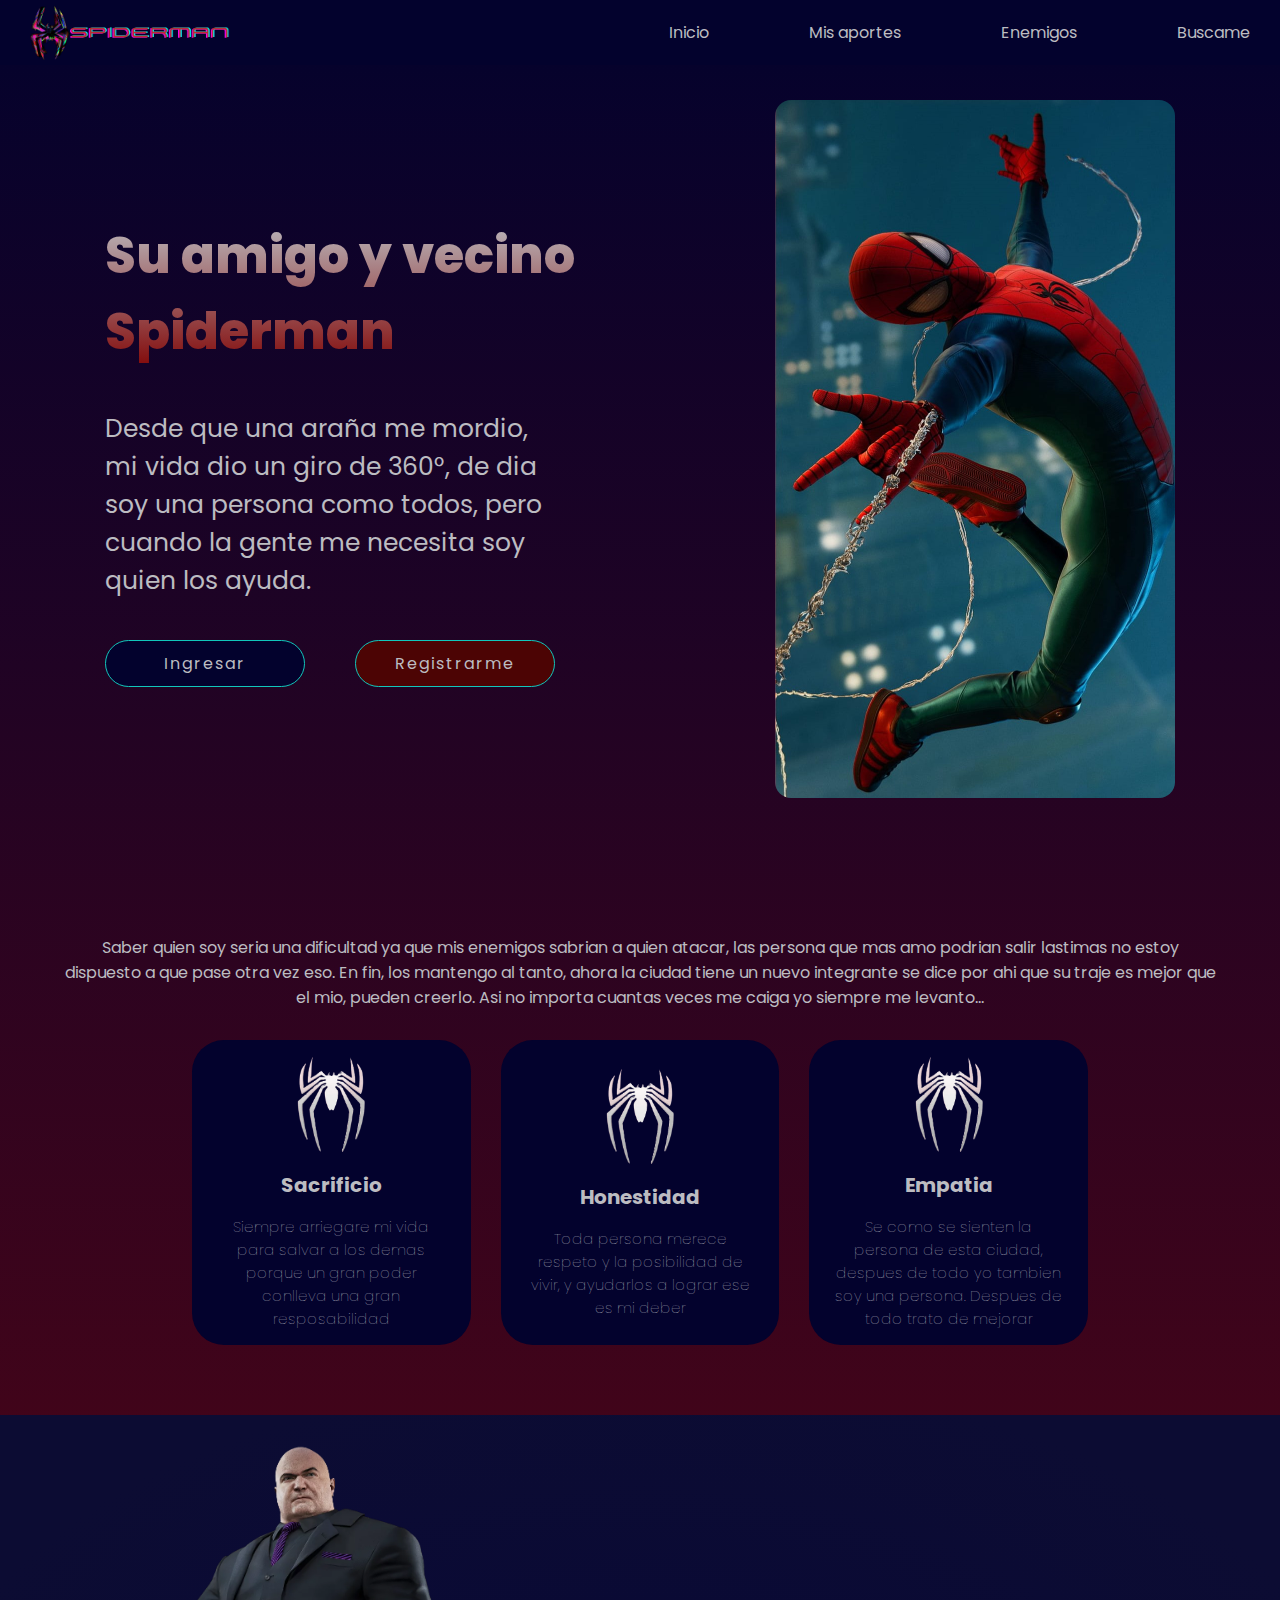
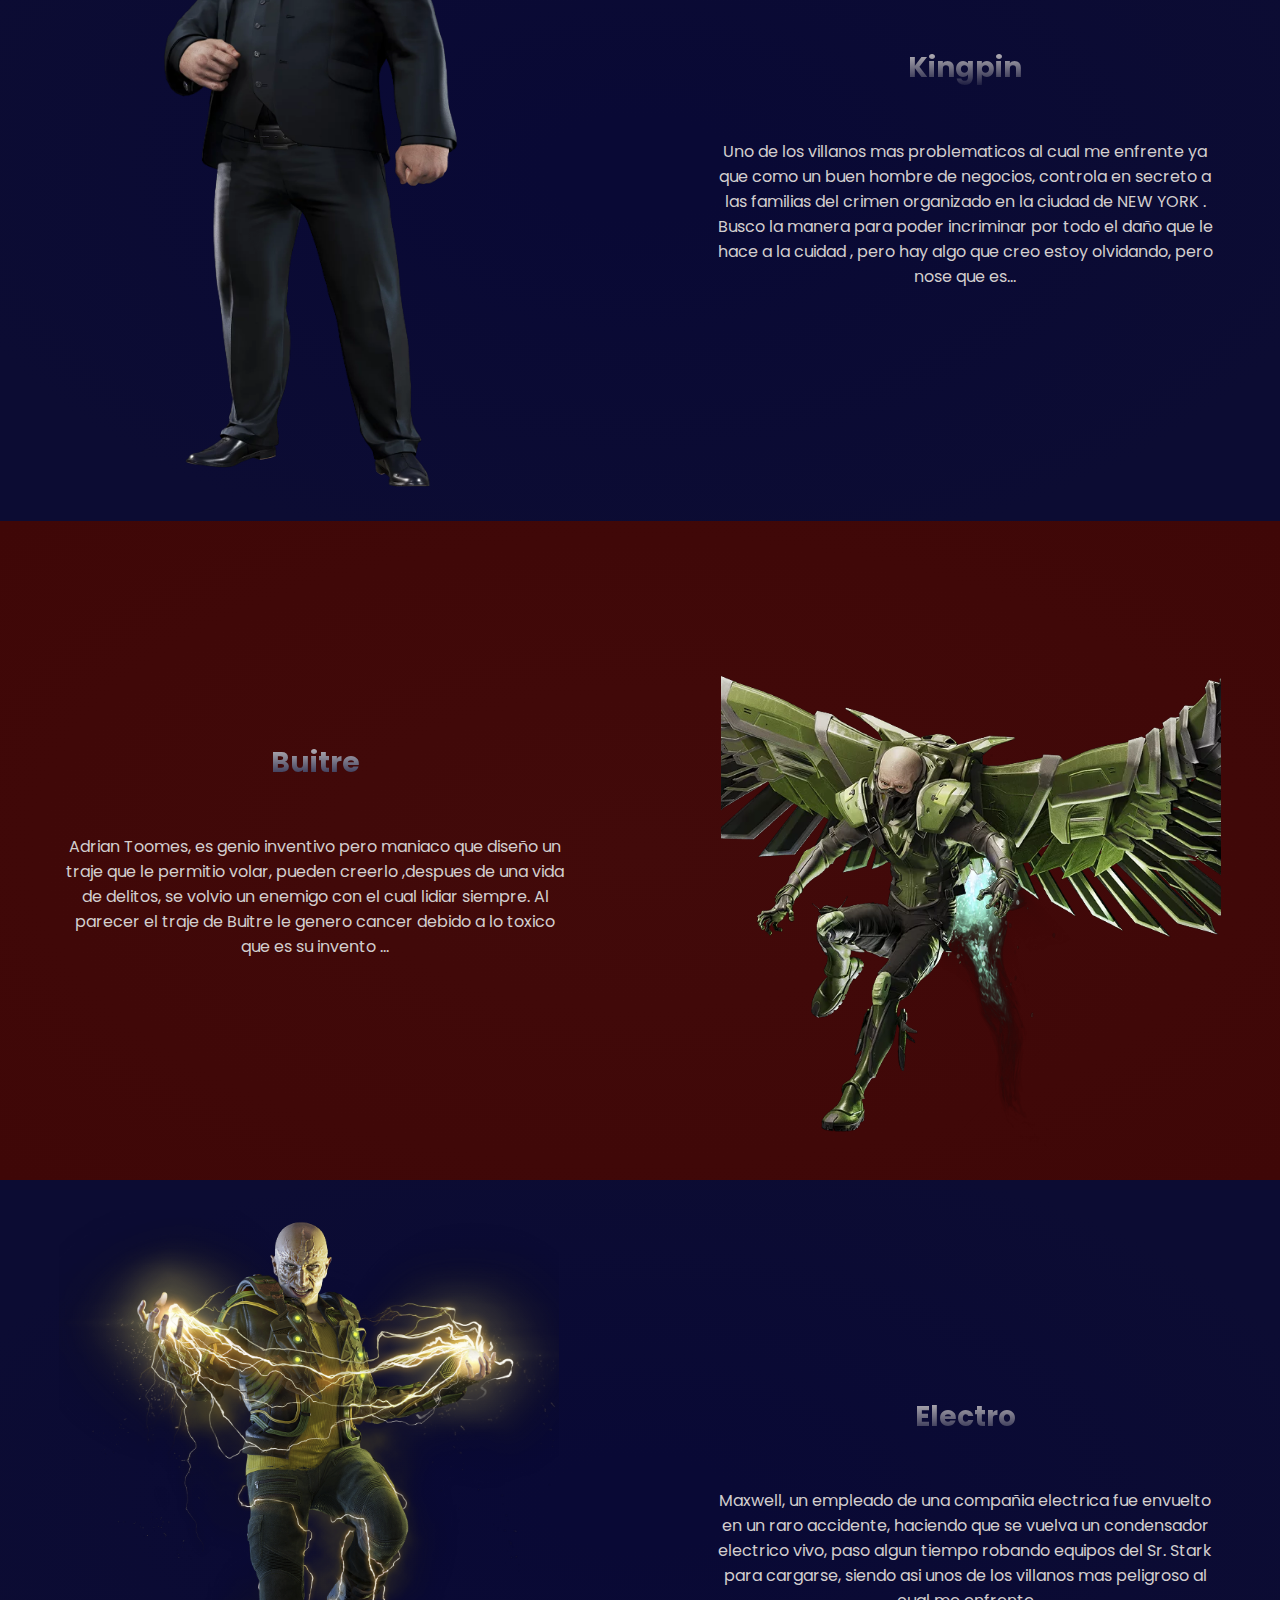
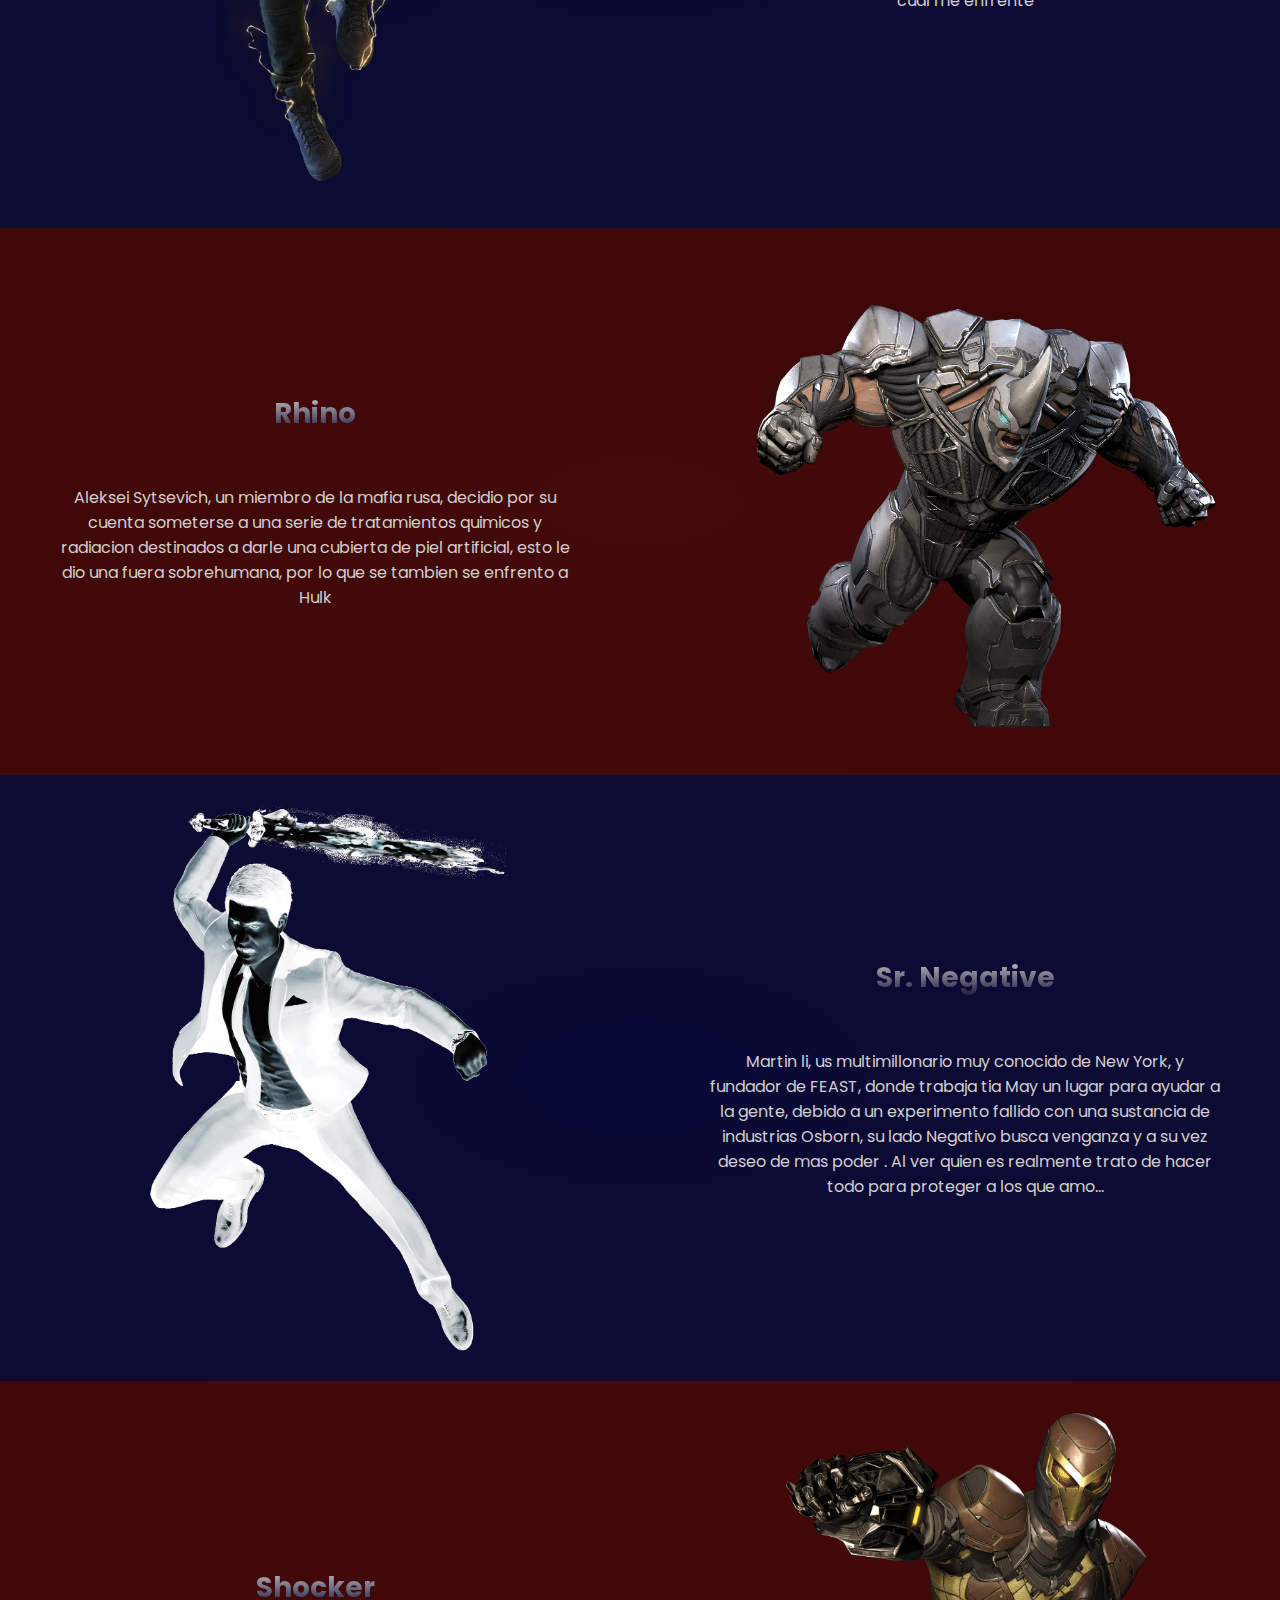
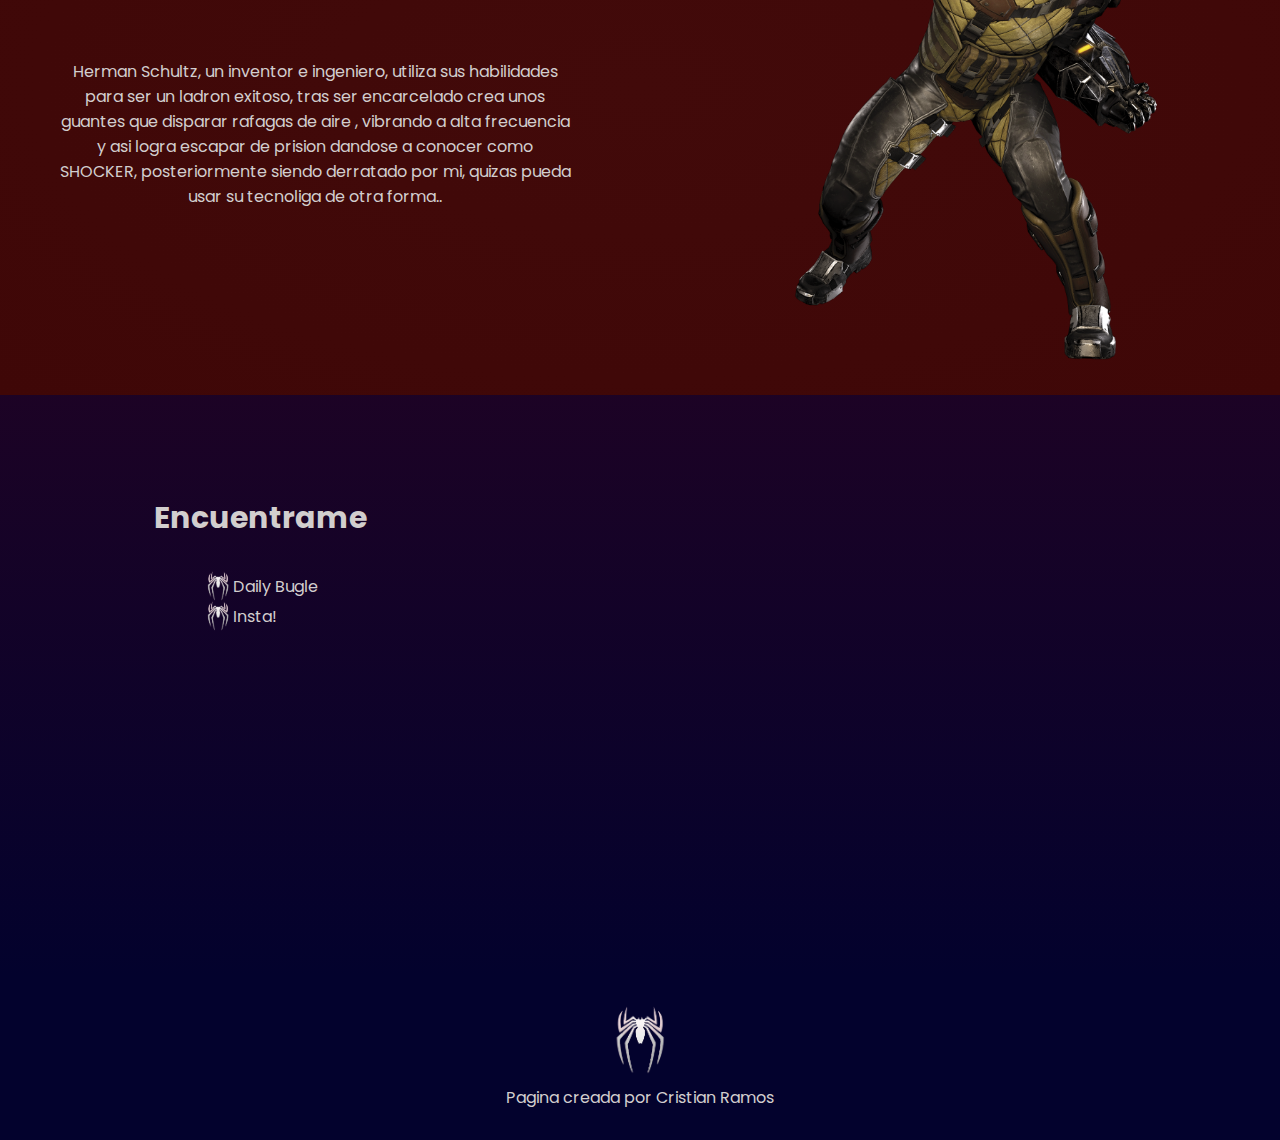
==== index.html @ 2744579f "parte01" ====
<!DOCTYPE html>
<html lang="en">
<head>
    <meta charset="UTF-8">
    <meta name="viewport" content="width=device-width, initial-scale=1.0">
    <title>Spider Man</title>
    <link rel="stylesheet" href="./assets/style.css">
    <link rel="stylesheet" href="./assets/mediaquares.css">
</head>
<body>
    <header class="header">

        <img src="./assets/img/spiderman.png" alt="logo" class="navbar__logo">

        <nav class="navbar">
            
            <input type="checkbox" class="toggle-menu" id="toggle-menu">
            <label for="toggle-menu" class="menu-label">
                <span>

                </span>
                <span>

                </span>
                <span>

                </span>
            </label>
            <ul class="navbar__list">
                <li><a href="#hero">Inicio</a></li>
                <li><a href="#about">Mis aportes</a></li>
                <li><a href="#enemies">Enemigos</a></li>
                <li><a href="#location">Buscame </a></li>
            </ul>
        </nav>

    </header>

    <main class="main">

        <section id="hero">
            <div class="hero__home">
                <h1>Su amigo y vecino Spiderman</h1>
                <p>Desde que una araña me mordio, mi vida dio un giro de 360°, de dia soy una persona como todos, pero cuando la gente me necesita 
                    soy quien los ayuda. 
                </p>

                <div class="home__buttom">
                    <a href="./login.html" class="btn btn--login">Ingresar</a>
                    <a href="./register.html" class="btn btn--register">Registrarme</a>
                </div>

            </div>
            <div class="hero__spidy">
                <img src="./assets/img/spider cart.jpg" alt="spydi">
            </div>
        </section>

        <section id="about">
            <div>
                <p>Saber quien soy seria una dificultad ya que mis enemigos sabrian a quien atacar, las persona que mas amo podrian salir lastimas no estoy dispuesto a que pase otra vez eso. En fin, los mantengo al tanto, ahora la ciudad tiene un nuevo integrante se dice por ahi que su traje es mejor que el mio, pueden creerlo. Asi no importa cuantas veces me caiga yo siempre me levanto...</p>
            </div>
        </section>

        <section id="benefit">
            <div class="content">
                <div class="content--spidy">
                    <img src="./assets/img/Spiderman  benifit.png" alt="benefit">
                    <h3>Sacrificio</h3>
                    <p>Siempre arriegare mi vida para salvar a los demas porque un gran poder conlleva una gran resposabilidad</p>
                </div>
                <div class="content--spidy">
                    <img src="./assets/img/Spiderman  benifit.png" alt="benefit">
                    <h3>Honestidad</h3>
                    <p>Toda persona merece respeto y la posibilidad de vivir, y ayudarlos a lograr ese es mi deber</p>
                </div>
                <div class="content--spidy">
                    <img src="./assets/img/Spiderman  benifit.png" alt="benefit">
                    <h3>Empatia</h3>
                    <p>Se como se sienten la persona de esta ciudad, despues de todo yo tambien soy una persona. Despues de todo trato de mejorar</p>
                </div>
            </div>
        </section>
        
        <section id="enemies">
            <div class="villans">
                <div class="villans__cart kingpin">
                    <div class="villans__cart--info">
                        <h3>Kingpin</h3>
                        <p>Uno de los villanos mas problematicos al cual me enfrente
                            ya que como un buen hombre de negocios, controla en secreto
                            a las familias del crimen organizado en la ciudad de NEW YORK
                            . Busco la manera para poder incriminar por todo el daño que
                            le hace a la cuidad , pero hay algo que creo estoy olvidando, pero 
                            nose que es...
                        </p>
                    </div>
                    <img src="./assets/img/kingpin 2.png" alt="king">
                    
                </div>
                <div class="villans__cart buitre ">
                    <div class="villans__cart--info ">
                        <h3>Buitre</h3>
                        <p>Adrian Toomes, es genio inventivo pero maniaco que diseño un traje
                            que le permitio volar, pueden creerlo ,despues de una vida de delitos, se volvio 
                            un enemigo con el cual lidiar siempre. Al parecer el traje de Buitre le
                            genero cancer debido a lo toxico que es su invento ...
                        </p>
                    </div>
                    <img src="./assets/img/buitre 3.png" alt="vulture">
                    
                </div> 
                <div class="villans__cart electro">
                    <div class="villans__cart--info ">
                        <h3>Electro</h3>
                        <p>Maxwell, un empleado de una compañia electrica
                            fue envuelto en un raro accidente, haciendo que se vuelva
                            un condensador electrico vivo, paso algun tiempo robando equipos del 
                            Sr. Stark para cargarse, siendo asi unos de los villanos mas peligroso al cual me enfrente
                        </p>
                    </div>
                    <img src="./assets/img/electro 2.png" alt="elec">
                    
                </div>
                <div class="villans__cart rhino">
                    <div class="villans__cart--info">
                        <h3>Rhino</h3>
                        <p>Aleksei Sytsevich, un miembro de la mafia rusa, decidio por su cuenta
                            someterse a una serie de tratamientos quimicos y radiacion destinados 
                            a darle una cubierta de piel artificial, esto le dio una fuera sobrehumana, por lo
                            que se tambien se enfrento a Hulk 
                        </p>
                    </div>
                    <img src="./assets/img/rhino 2.png" alt="rino">
                    
                </div>
                <div class="villans__cart negative">
                    <div class="villans__cart--info">
                        <h3>Sr. Negative</h3>
                        <p>Martin li, us multimillonario muy conocido de New York, y fundador de FEAST, donde trabaja 
                            tia May un lugar para ayudar a la gente, debido a un experimento fallido con una sustancia de 
                            industrias Osborn, su lado Negativo busca venganza y a su vez deseo de mas poder
                            . Al ver quien es realmente trato de hacer todo para proteger a los que amo...
                        </p>
                    </div>
                    <img src="./assets/img/negative 2.png" alt="negat">
                    
                </div>
                <div class="villans__cart shocker">
                    <div class="villans__cart--info">
                        <h3>Shocker</h3>
                        <p>Herman Schultz, un inventor e ingeniero,  utiliza sus habilidades para ser un ladron
                            exitoso, tras ser encarcelado crea unos guantes que disparar rafagas de aire 
                            , vibrando a alta frecuencia y asi logra escapar de prision dandose a conocer
                            como SHOCKER, posteriormente siendo derratado por mi, quizas pueda usar su tecnoliga de 
                            otra forma..
                        </p>
                    </div>
                    <img src="./assets/img/shoquer 2.png" alt="choquer">
                    
                </div>
            </div>
        </section>

        <section id="location">

            <div class="follow">
                <h3>Encuentrame</h3>
                <div class="followme">
                    
                    <div class="followme--location">
                        <img src="./assets/img/Spiderman  benifit.png" alt="spidi">
                        <a href="#">Daily Bugle</a>
                    </div>
                    <div class="followme--location">
                        <img src="./assets/img/Spiderman  benifit.png" alt="spidi">
                        <a href="#">Insta!</a>
                    </div>

                </div>    
            </div>
            <iframe src="https://www.google.com/maps/embed?pb=!1m18!1m12!1m3!1d193595.2527999406!2d-74.14448771969894!3d40.697631233373556!2m3!1f0!2f0!3f0!3m2!1i1024!2i768!4f13.1!3m3!1m2!1s0x89c24fa5d33f083b%3A0xc80b8f06e177fe62!2sNueva%20York%2C%20EE.%20UU.!5e0!3m2!1ses-419!2sar!4v1690856951949!5m2!1ses-419!2sar" width="600" height="450" style="border:0;" allowfullscreen="" loading="lazy" referrerpolicy="no-referrer-when-downgrade"></iframe>
        </section>
    </main>

    <footer class="footer">
        <div class="footer__spidy">
            <img src="./assets/img/Spiderman  benifit.png" alt="">
            <p>Pagina creada por Cristian Ramos</p>
        </div>
    </footer>
</body>
</html>
---- assets/style.css ----
@import url("https://fonts.googleapis.com/css2?family=Montserrat:wght@300;400;600;700;800;900&family=Poppins:wght@300;400;500;600;700;800&display=swap");


*{
    margin: 0;
    padding: 0;
    box-sizing: border-box;
    text-decoration: none;
    list-style-type: none;
    font-family: "Poppins", sans-serif;
}

.header{
    display: flex;
    justify-content: space-between;
    align-items: center;
    padding: 5px 30px 5px 30px;
    width: 100%;
    background: #03022d;
    height: 65px;
    position: fixed;
    z-index: 2;
}

.navbar__logo{
    width: 200px;
}

.navbar,
.navbar__list{
    display: flex;
    justify-content: center;
    align-items: center;
    gap: 100px;
}

.navbar__list a{
    color: #bcbcc1;
}

#toggle-menu,
.menu-label{
    display: none;
}

.main{ 
    display: flex;
    flex-direction: column;
    justify-content: center;
    align-items: center;
    background: linear-gradient(#03022d,#810606,#03022d);
}

#hero{
    display: flex;
    justify-content: center;
    align-items: center;
    gap: 30px;
    padding: 100px 0;
}

.hero__home{
    display: flex;
    flex-direction: column;
    width: 50%;
    gap: 40px; 
}

.hero__home h1{
    font-size: 50px;
    font-weight: 800;
    background: linear-gradient(#bcbcc1,#810606);
    color: transparent;
    background-clip: text;
    -webkit-background-clip: text;
}

.hero__home p{
    width: 70%;
    font-size: 25px;
    color: #bcbcc1;
}

.home__buttom{
    display: flex;
    flex-direction: row;
    gap: 50px;
}

.btn{
    padding: 10px;
    text-align: center;
    color: #bcbcc1;
    width: 200px;
    letter-spacing: 2px;
}

.btn--login{
    background: #03022d;
    border-radius: 2rem;
    border: 1px solid #11c7bb;
}

.btn--register{
    background: #4c0404;
    border-radius: 2rem;
    border: 1px solid #11c7bb;
    
}

.hero__spidy img{
    width: 400px;
    border-radius: 1rem;
}

#about{
    display: flex;
    align-items: center;
    justify-content: center;
    width: 90%;
    padding: 30px 0;
    max-width: 1200px;
    text-align: center;
    color: #bcbcc1;
}

#benefit{
    color: #bcbcc1;
    display: flex;
    justify-content: center;
    align-items: center;
}

.content{
    display: flex;
    flex-direction: row;
    justify-content: center;
    gap: 30px;
    max-width: 70%;
}

.content--spidy{
    display: flex;
    flex-direction: column;
    justify-content: center;
    align-items: center;
    text-align: center;
    gap: 15px;
    background: #03022d;
    padding: 15px 25px 15px 25px;
    border-radius: 2rem;
    width: 60%;
    
}

.content--spidy img{
    width: 100px;
}

.content--spidy h3{
    font-size: 20px;
    font-weight: 700;
}

.content--spidy p{
    font-size: 15px;
    font-weight: 60;
}

.villans {
    display: flex;
    flex-direction: column;
    padding: 70px 0;
}

.villans__cart img{
    width: 500px;
}

.villans__cart{
    display: flex;
    flex-direction: row;
    justify-content: center;
    align-items: center;
    gap: 150px;
}

.villans__cart--info{
    display: flex;
    flex-direction: column;
    justify-content: center;
    align-items:center;
    gap: 50px;
    max-width: 40%;
}

.villans__cart--info h3{
    background: linear-gradient(#d2cece,#0c0c33);
    color: transparent;
    background-clip: text;
    -webkit-background-clip: text;
    font-size: 28px;
}

.villans__cart--info p{
    color: #d2cece;
    text-align: center;
}

/* VILLANS */

.kingpin{
    background: radial-gradient(#090935 10%,#0c0c33 80%);
    padding: 30px 0px;
}

.buitre{
    background:radial-gradient(#420a0a,#3f0707);
    padding: 30px 0px;
}

.electro{
    background: radial-gradient(#090935 10%,#0c0c33 80%);
    padding: 30px 0px;
}

.rhino{
    background:radial-gradient(#420a0a,#3f0707);
    padding: 30px 0px;
}

.negative{
    background: radial-gradient(#090935 10%,#0c0c33 80%);
    padding: 30px 0px;
}

.shocker{
    background:radial-gradient(#420a0a,#3f0707);
    padding: 30px 0px;
}

.kingpin>.villans__cart--info,
.electro>.villans__cart--info,
.negative>.villans__cart--info{
    order: 2;
}

#location{
    display: flex;
    justify-content: space-around;
    padding: 30px 0;
    width: 100%;
    
}

iframe{
    width: 450px;
    border-radius:  2rem;
}

.follow{
    display: flex;
    flex-direction: column;
    justify-content: flex-start;
    align-items: center;
    gap: 30px;
}

.follow h3{
    font-size: 30px;
    color: #d2cece;
}

.followme a{
    color: #d2cece;
}

.followme--location{
    display: flex;
    justify-content: flex-start;
    align-items: center;
}

.followme--location img{
    width: 30px;
}

.footer{
    background-color: #03022d;
}

.footer__spidy img{
    width: 70px;
}

.footer__spidy p{
    color: #d2cece;
}

.footer__spidy{
    display: flex;
    flex-direction: column;
    justify-content: center;
    align-items: center;
    padding: 30px 0;
    gap: 10px;
}
---- assets/mediaquares.css ----
@media (max-width: 992px) {

    .navbar{
        gap: 10px;

    }

    .navbar__list{
        position: absolute;
        top: 65px;
        left: 5%;
        right: 5%;
        width: 90%;
        flex-direction: column;
        background: #03022d;
        border: 2px solid var(--primary);
        border-top: none;
        border-radius: 0px 0px 15px 15px;
        align-items: flex-start;
        gap: 25px;
        padding:  45px 30px;
        z-index: 2;
        transform: translateX(200%);
        transition: all 0.4s ease;
    }

    .menu-label{
        display: flex;
        flex-direction: column;
        gap: 5px;
        cursor:pointer;
        order: 2;
    }
    
    .menu-label span {
        
        width: 25px;
        height: 1.5px;
        background: #ceb3b3;
    }

    #toggle-menu:checked ~ .navbar__list{
        transform: translateX(0);
    }

    .hero__spidy img{
        width: 300px;
    }

    .villans__cart img{
        width: 300px;
    }

    iframe{
        width: 40%;
    }
}    

@media (max-width:792px) {
    
    #hero{
        width: 100%;
        display: flex;
        flex-direction: column;
        justify-content: center; 
        gap: 50px;
    }

    .hero__home{
        display: flex;
        flex-direction: column;
        justify-content: center;
        align-items: center;
        text-align: center;
        width: 100%;
        
    }

    .content{
        display: flex;
        flex-wrap: wrap;
    }
    
    .content--spidy{
        width: 40%;
    }

    .content--spidy p{
        font-size: 15px;
    }

    .content--spidy img{
        width: 40%;
    }

    .hero__home h1{
    font-size: 40px;
    }

    .hero__home p{
    font-size: 20px;
    }

    .villans__cart{
        gap: 30px;
    }

}
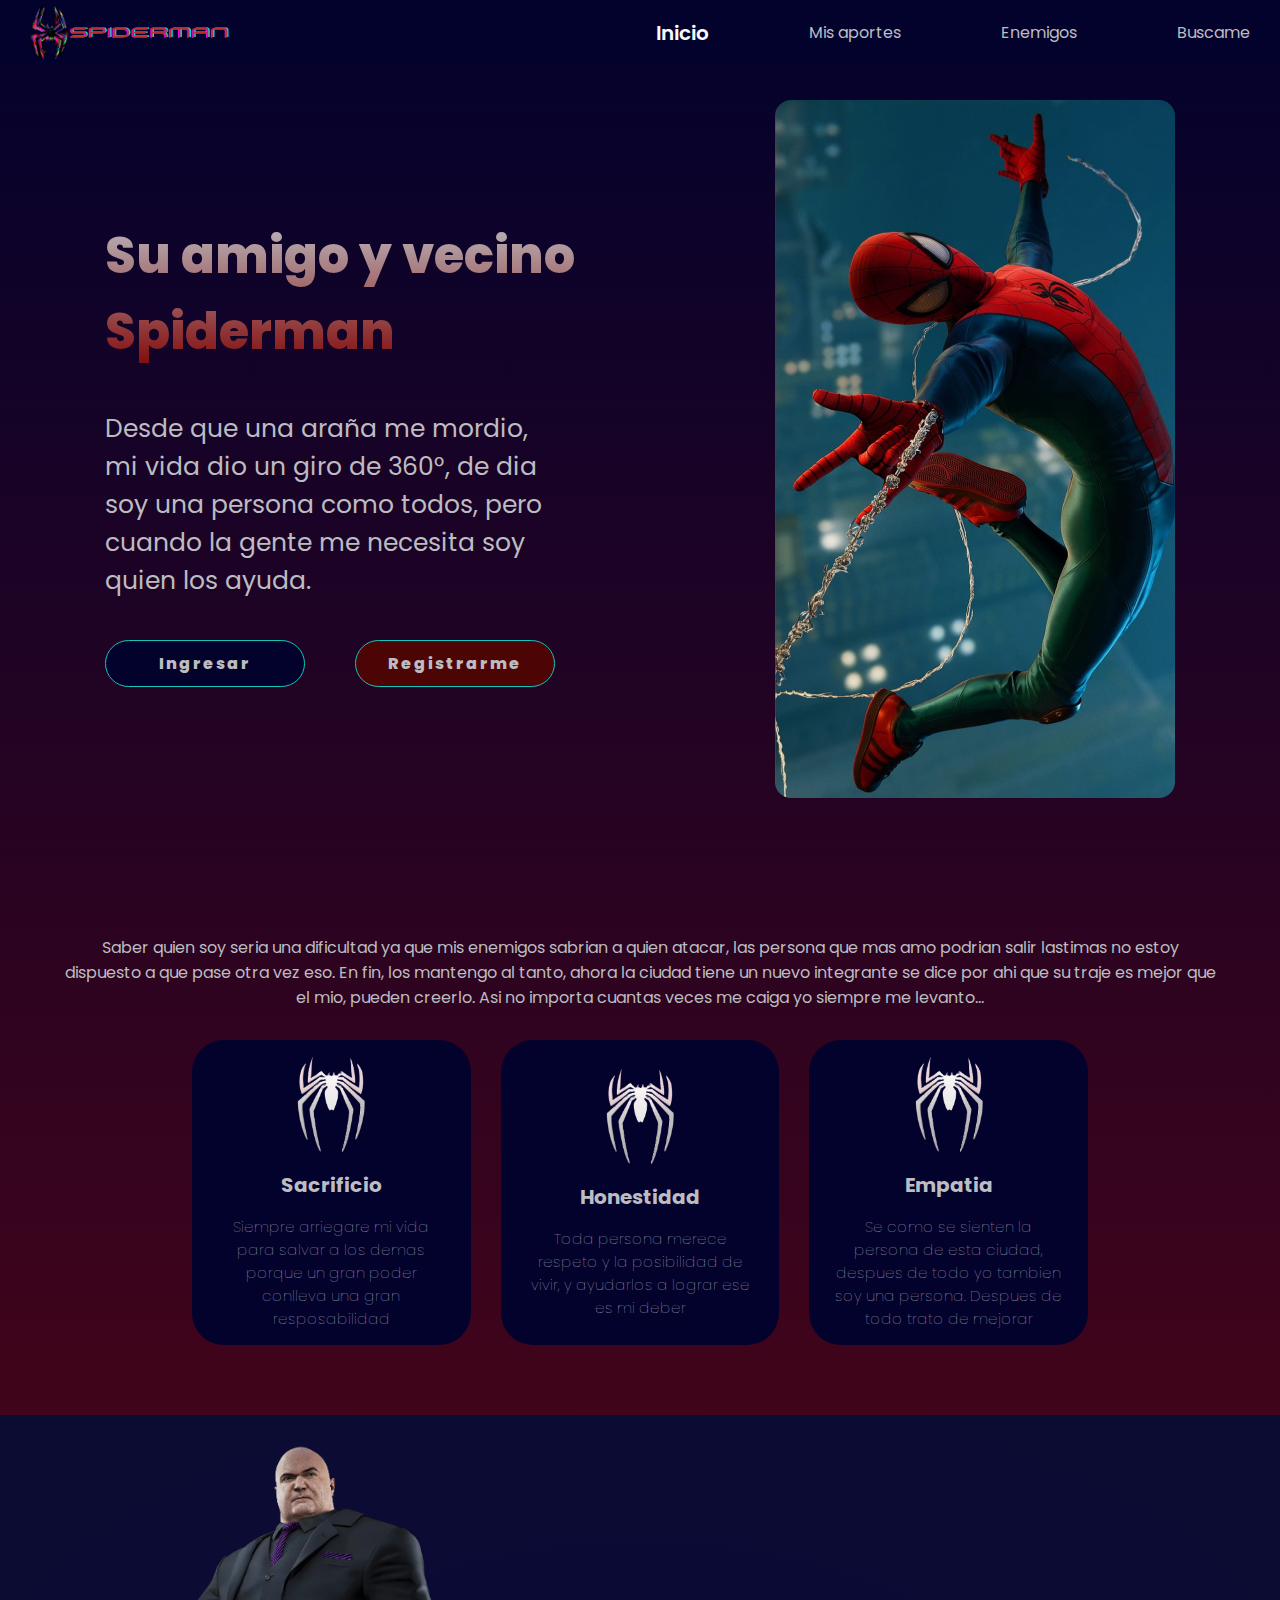
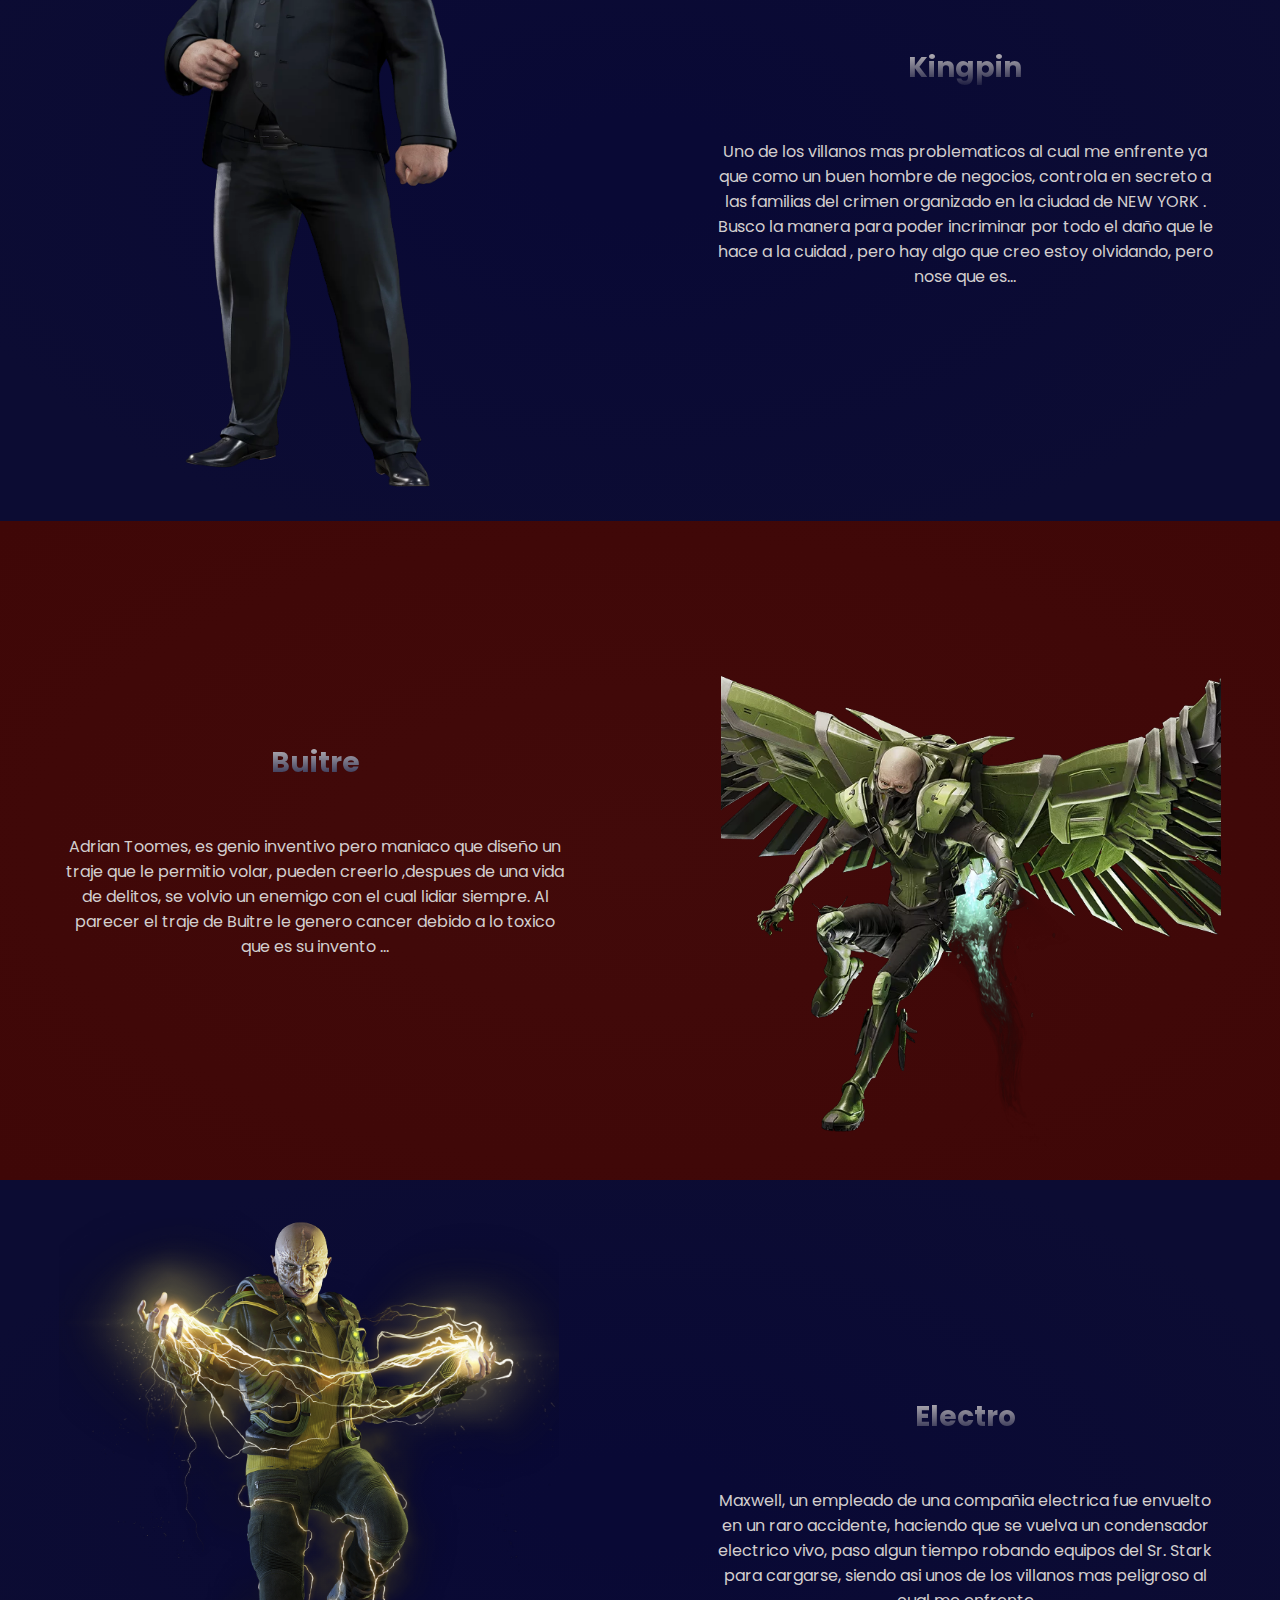
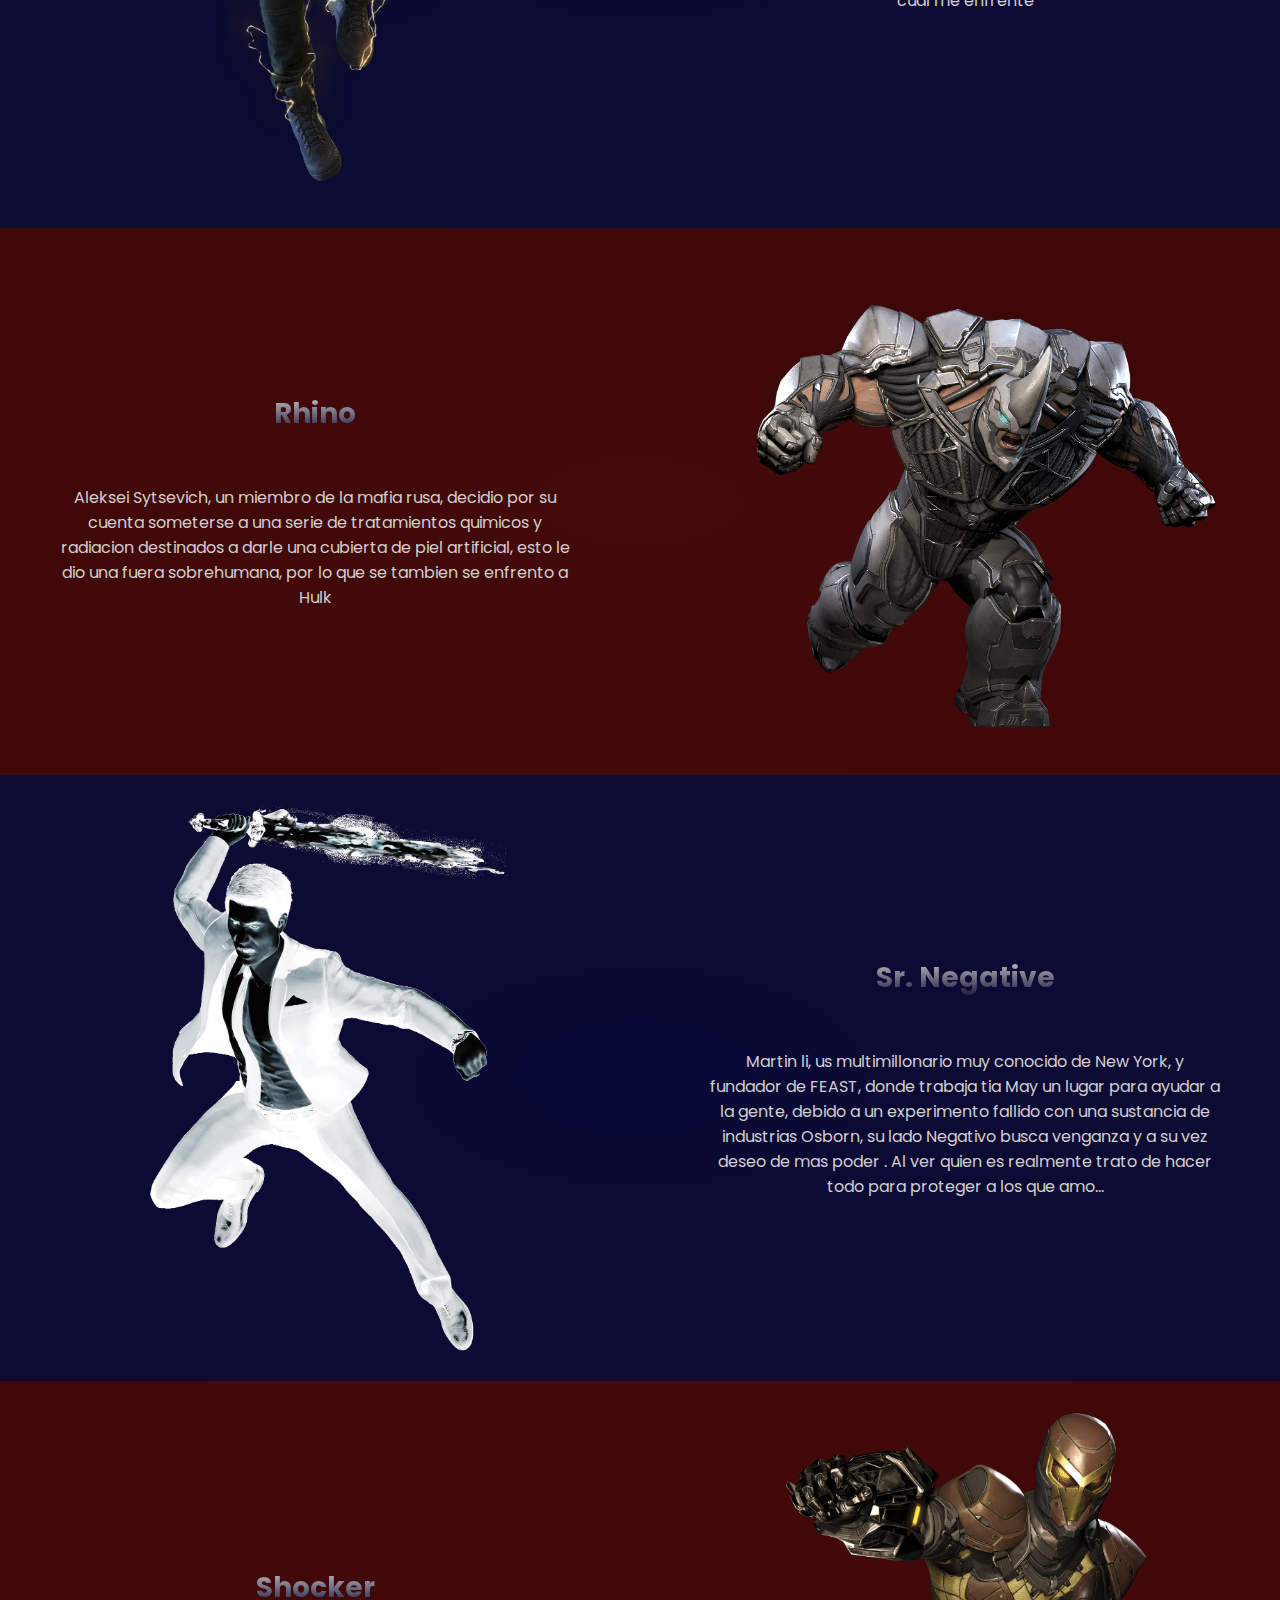
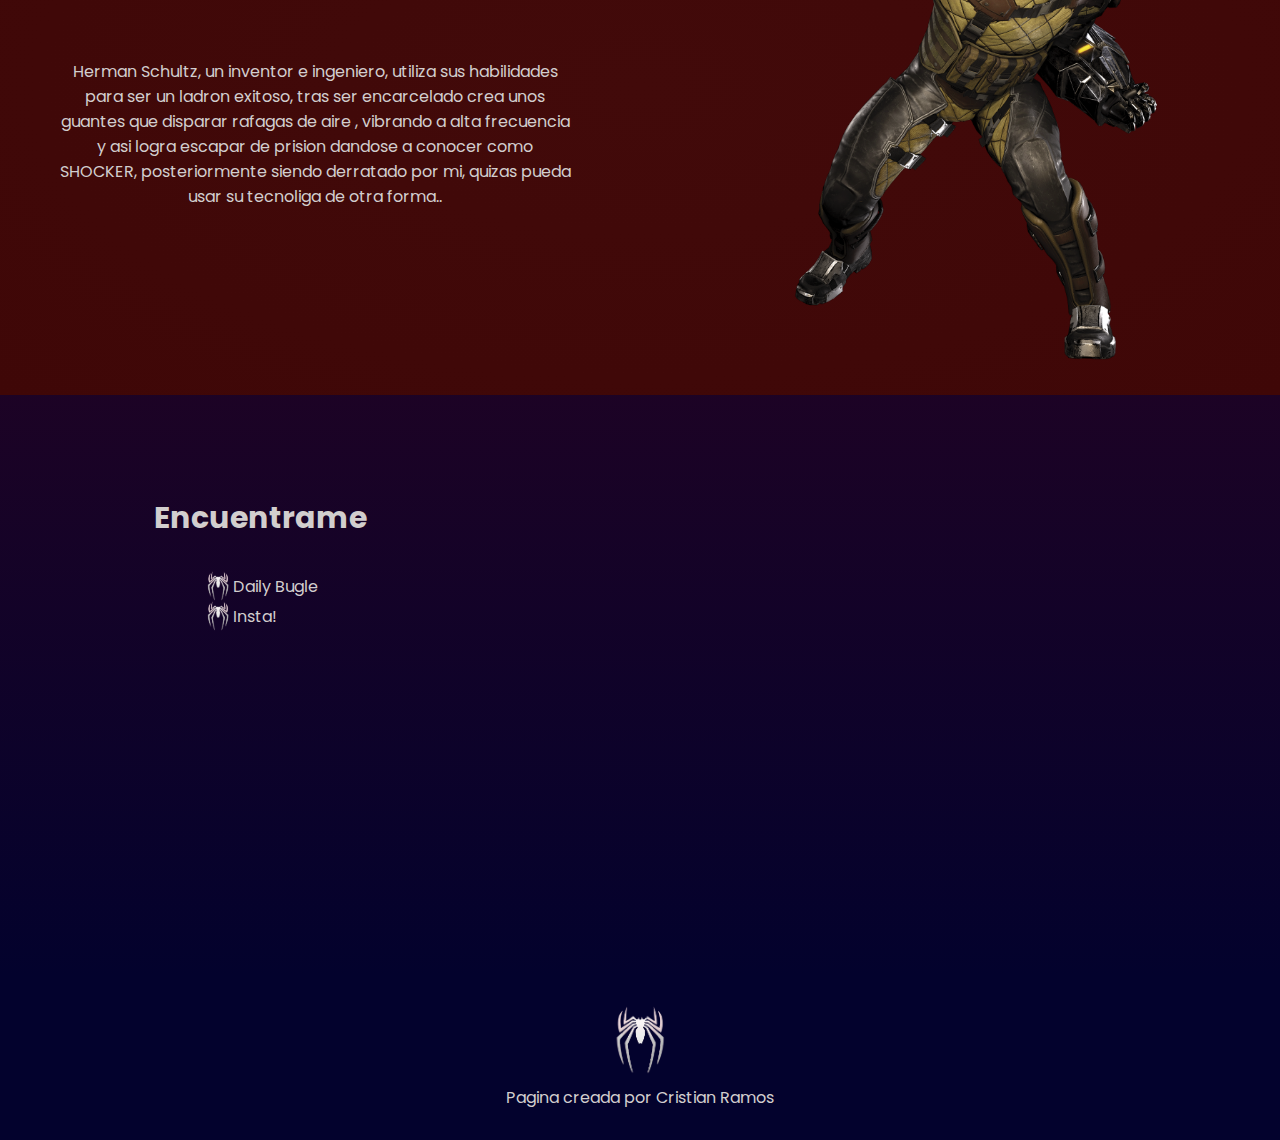
==== commit 1399069c: "parte 3" ====
--- a/index.html
+++ b/index.html
@@ -6,6 +6,7 @@
     <title>Spider Man</title>
     <link rel="stylesheet" href="./assets/style.css">
     <link rel="stylesheet" href="./assets/mediaquares.css">
+    <link rel="stylesheet" href="./assets/animaciones.css">
 </head>
 <body>
     <header class="header">
--- a/assets/style.css
+++ b/assets/style.css
@@ -34,6 +34,12 @@
     gap: 100px;
 }
 
+.navbar__list li:first-child>a{
+    font-size: 20px;
+    color: #fbfbff;
+    font-weight: 600;
+}
+
 .navbar__list a{
     color: #bcbcc1;
 }
@@ -72,7 +78,7 @@
     background: linear-gradient(#bcbcc1,#810606);
     color: transparent;
     background-clip: text;
-    -webkit-background-clip: text;
+    -webkit-background-clip: text; 
 }
 
 .hero__home p{
@@ -93,6 +99,9 @@
     color: #bcbcc1;
     width: 200px;
     letter-spacing: 2px;
+    font-weight: 800;
+    transition: all 0.7s ease-out;
+
 }
 
 .btn--login{
@@ -150,7 +159,8 @@
     padding: 15px 25px 15px 25px;
     border-radius: 2rem;
     width: 60%;
-    
+    transition: all 0.7s ease-out;
+
 }
 
 .content--spidy img{
@@ -179,10 +189,10 @@
 
 .villans__cart{
     display: flex;
-    flex-direction: row;
     justify-content: center;
     align-items: center;
     gap: 150px;
+    transition: all 0.7s ease-out;
 }
 
 .villans__cart--info{
@@ -217,26 +227,31 @@
 .buitre{
     background:radial-gradient(#420a0a,#3f0707);
     padding: 30px 0px;
+    width: 100%;
 }
 
 .electro{
     background: radial-gradient(#090935 10%,#0c0c33 80%);
     padding: 30px 0px;
+    width: 100%;
 }
 
 .rhino{
     background:radial-gradient(#420a0a,#3f0707);
     padding: 30px 0px;
+    width: 100%;
 }
 
 .negative{
     background: radial-gradient(#090935 10%,#0c0c33 80%);
     padding: 30px 0px;
+    width: 100%;
 }
 
 .shocker{
     background:radial-gradient(#420a0a,#3f0707);
     padding: 30px 0px;
+    width: 100%;
 }
 
 .kingpin>.villans__cart--info,
--- a/assets/mediaquares.css
+++ b/assets/mediaquares.css
@@ -42,8 +42,8 @@
     #toggle-menu:checked ~ .navbar__list{
         transform: translateX(0);
     }
-
-    .hero__spidy img{
+    
+    .hero__spidy :img{
         width: 300px;
     }
 
@@ -107,3 +107,141 @@
 
 }
 
+@media (max-width:596px) {
+
+    .hero__home h1{
+        font-size: 35px;
+        text-align: center;
+    }
+
+    .hero__spidy{
+        display: none;
+    }
+
+    .content{
+        display: flex;
+        flex-direction: column;
+        width: 100%;
+    }
+
+    .content--spidy{
+        width: 100%;
+        height: 200px;
+    }
+
+    .content--spidy img{
+        width: 50px;
+    }
+
+    .villans__cart{
+        display: flex;
+        flex-direction: column;
+        width: 100%;
+        
+    }
+
+    .villans__cart img{
+        width: 200px;
+    }
+
+    .villans__cart--info {
+        display: flex;
+        flex-direction: column;
+        max-width: 590px;
+        width: 100%;
+    }
+    .villans__cart--info p{
+        font-size: 15px;
+        width: 70%;
+    }
+
+    .buitre>.villans__cart--info,
+    .rhino>.villans__cart--info,
+    .shocker>.villans__cart--info{
+    order: 2;
+    }
+
+}
+
+@media (max-width:480px) {
+
+    .content--spidy{
+        display: flex;
+        flex-direction: column;
+        gap: 3px;
+    }
+
+    .content--spidy img{
+        width: 40px;
+    }
+
+    .content--spidy h3{
+        font-size: 16px;
+    }
+
+    .content--spidy p{
+        font-size: 13px;
+    }
+
+    .btn{
+        max-width: 140px;
+    }
+    
+    #about{
+        font-size: 15px;
+    }
+
+    iframe{
+        height: 200px;
+    }
+}
+
+@media (max-width: 370px) {
+    #location{
+        padding:0 15px 40px 0;
+    }
+
+    .hero__home p{
+        font-size: 20px;
+    }
+
+    .home__buttom{
+        display: flex;
+        flex-direction: column;
+        gap: 10px;
+    }
+
+    .content{
+        display: flex;
+        flex-direction: column;
+    }
+
+    .content--spidy{
+        display: flex;
+        flex-direction: column;
+        gap: 5px;
+    }
+    .content--spidy p{
+        font-size: 13px;
+    }
+
+    .content--spidy h3{
+        font-size: 16px;
+    }
+
+    .content--spidy img{
+        width: 35px;
+    }
+
+    .follow h3 {
+        font-size: 23px;
+    }
+
+    iframe{
+        height: 100px;
+    }
+
+    .footer__spidy img{
+        width: 50px;
+    }
+}--- a/assets/animaciones.css
+++ b/assets/animaciones.css
@@ -0,0 +1,97 @@
+html{
+    scroll-behavior: smooth;
+    scroll-padding-top: 65px;
+}
+
+.navbar__list li{
+    position: relative;
+    padding: 0;
+}
+
+.navbar__list li a::after{
+    content: "";
+    height: 2px;
+    width: 100%;
+    background: #ececee;
+    position: absolute;
+    bottom: 0;
+    left: 0;
+    transform: scaleX(0);
+    transform-origin: bottom right;
+    transition: transform 0.15s ease;
+}
+
+.navbar__list li a:hover::after {
+    transform-origin: bottom left;
+    transform: scaleX(1);
+}
+
+/* KEYFRAMES */
+
+@keyframes fade{
+    from{
+        opacity: 0;
+    }
+    to{
+        opacity: 1;
+    }
+}
+
+@keyframes slip-up{
+    from{
+        transform: translateY(100px)
+    }
+    to{
+        transform: translateY(0);
+    }
+}
+
+@keyframes slip-right{
+    from{
+        transform: translateX(100px);
+    }
+    to{
+        transform: translateX(0);
+    }
+}
+
+/* Style CSS */
+
+.hero__home h1{
+    animation: fade 0.8s ease-in, slip-up 1.2s ease-out;
+}
+.hero__home p{
+    animation: slip-up 1.4s ease-out;
+}
+
+.hero__spidy,
+.btn {
+    animation: slip-up 1.6s ease-out;
+}
+
+.btn:hover,
+.content--spidy:hover,
+.villans__cart:hover{
+    border: 1px solid #ececeea0;
+    box-shadow: 0 7px 50px 10px #0000006d;
+    transform: scale(1.015);
+    transition: all 0.7s ease;
+}
+
+.btn--login {
+    transition: all 0.3s ease-out;
+}
+
+.btn--login:hover{
+    background: #4c0404;
+    transition: all 0.3s ease-in;
+}
+
+.btn--register {
+    transition: all 0.3s ease-out;
+}
+
+.btn--register:hover {
+    background: #03022d;
+    transition: all 0.3s ease-in;
+}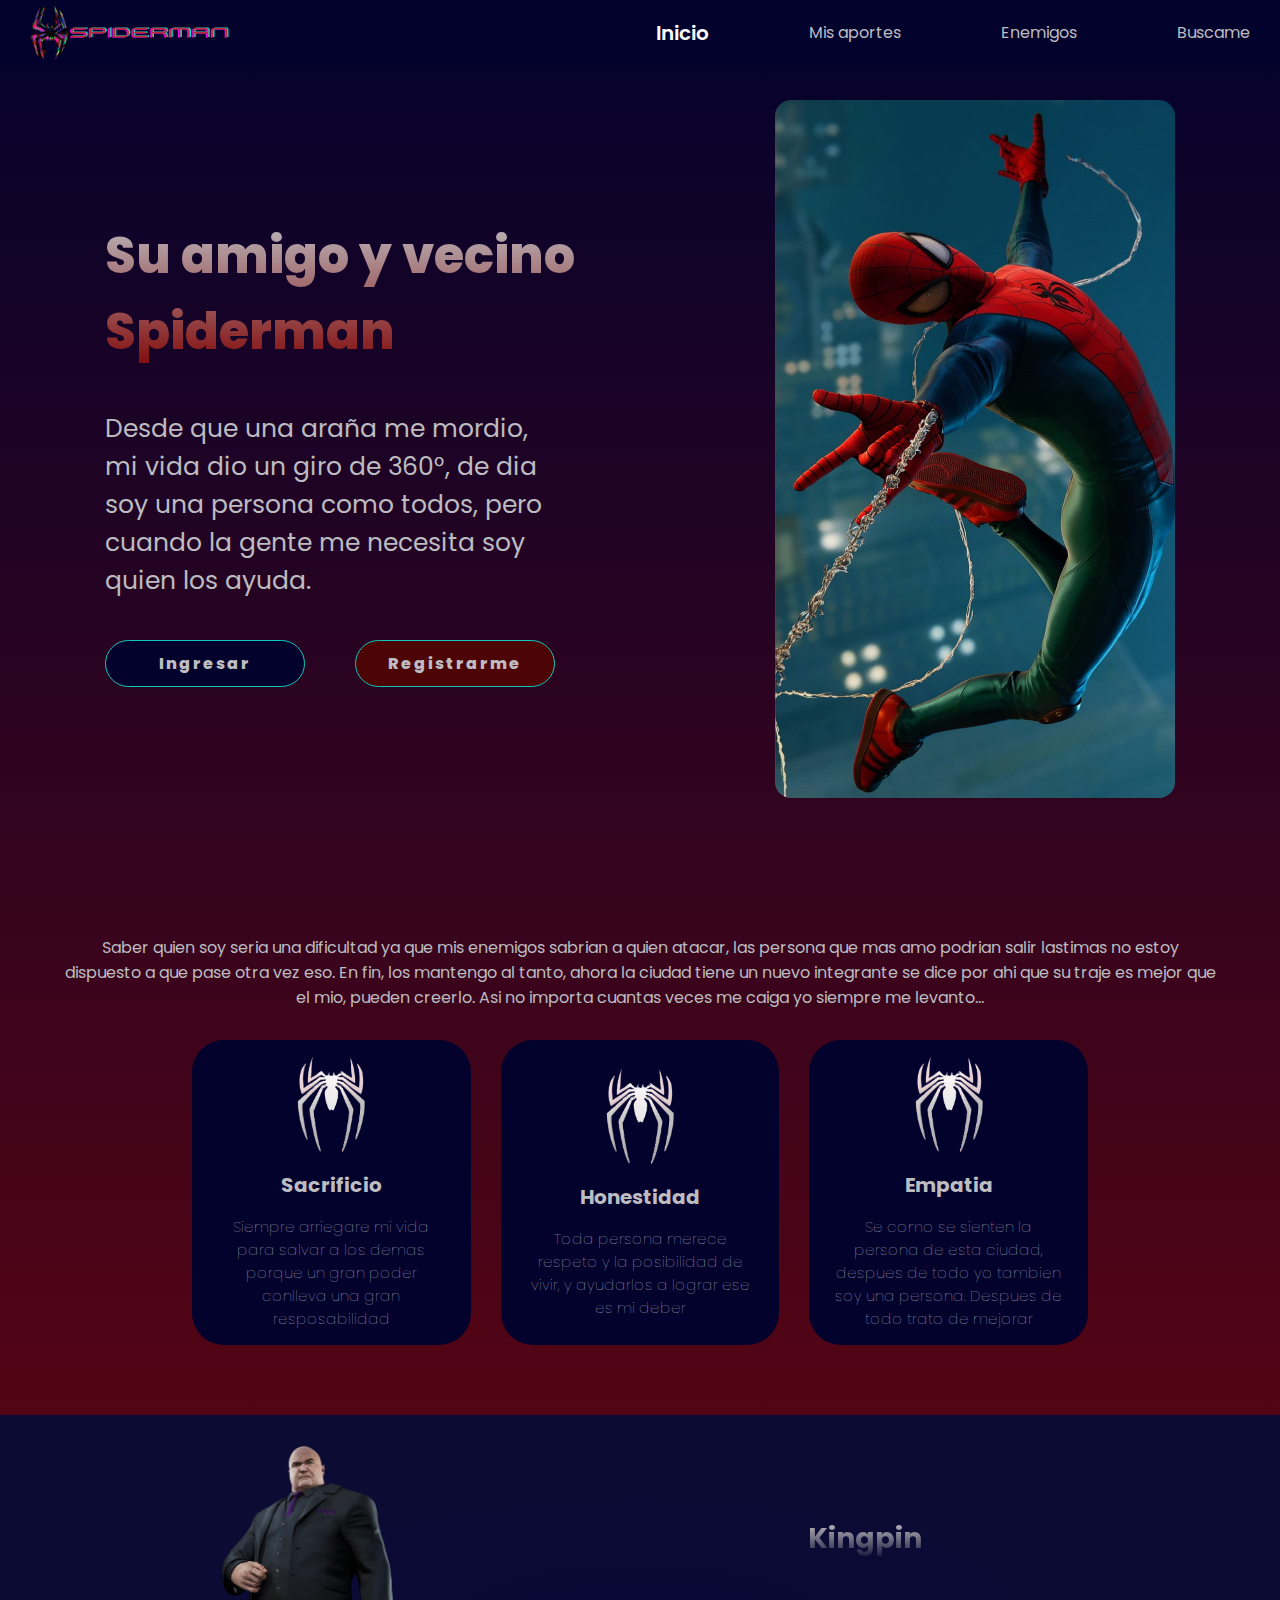
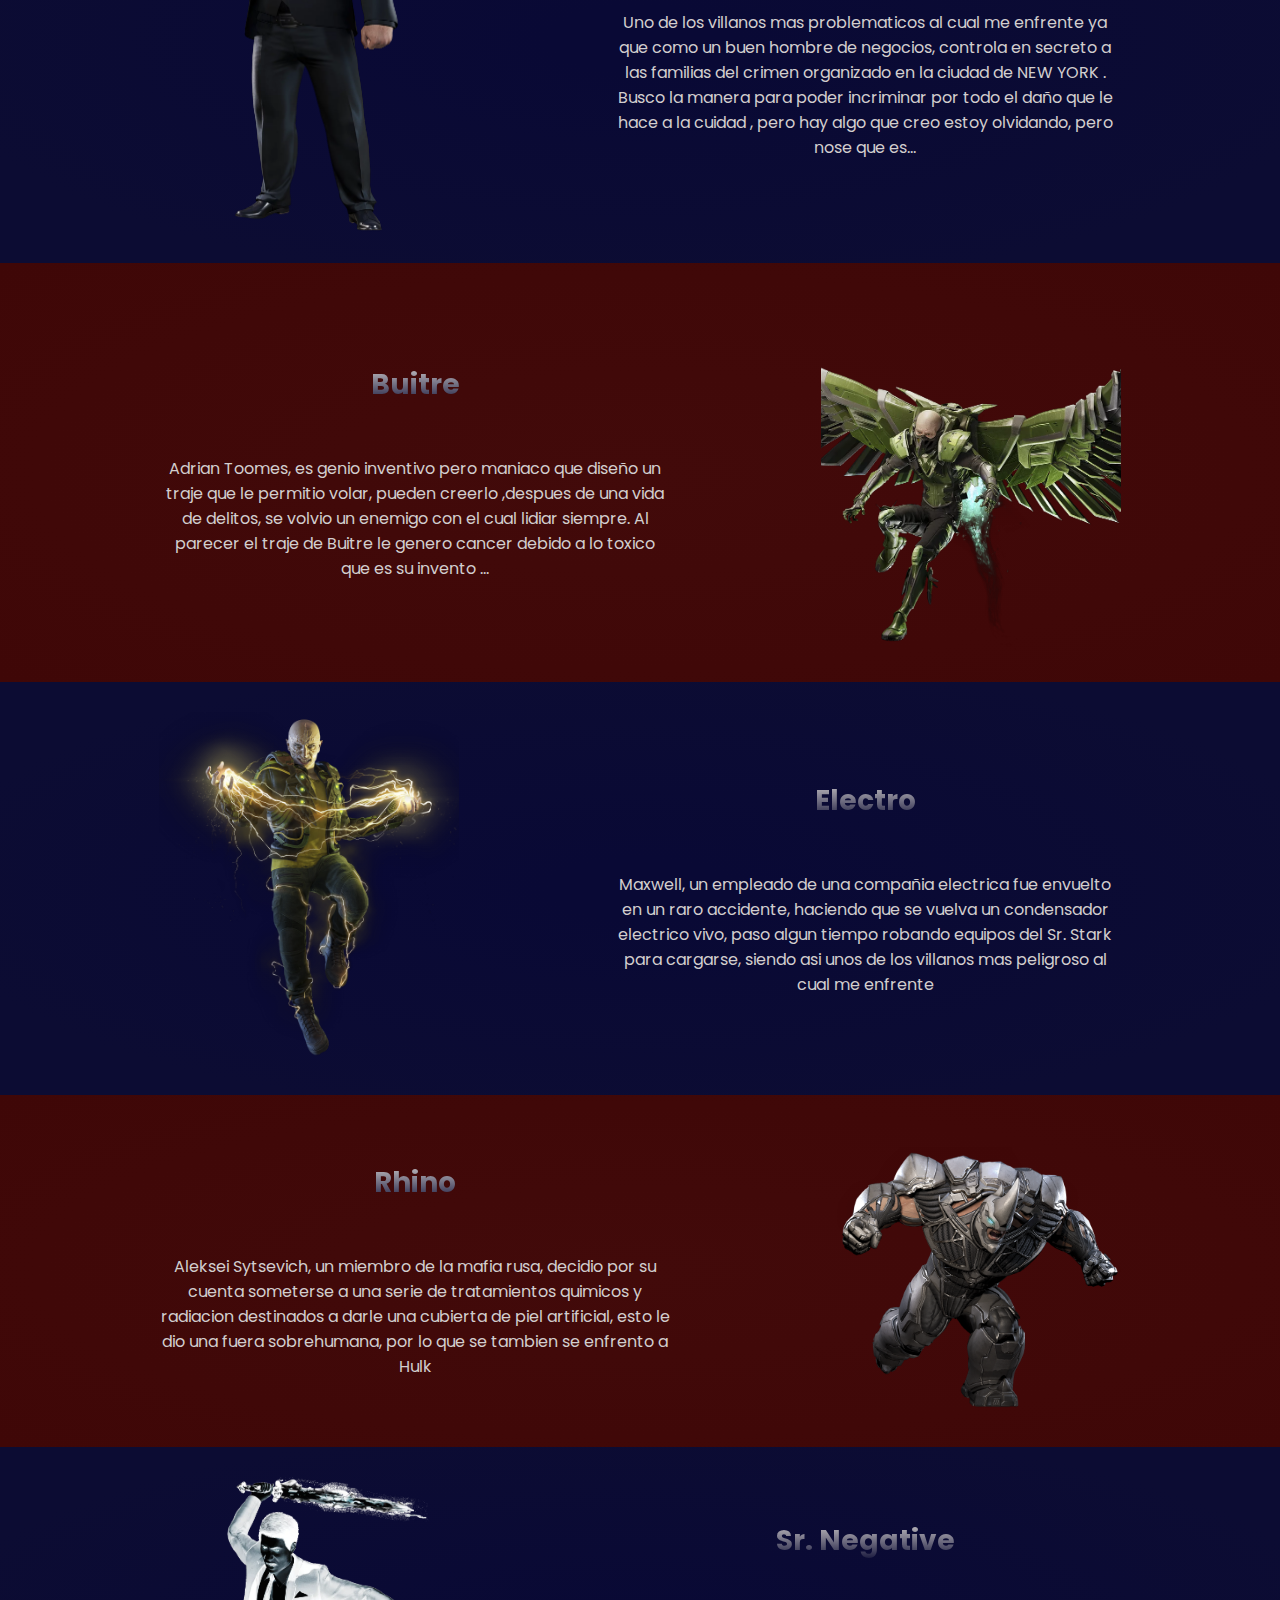
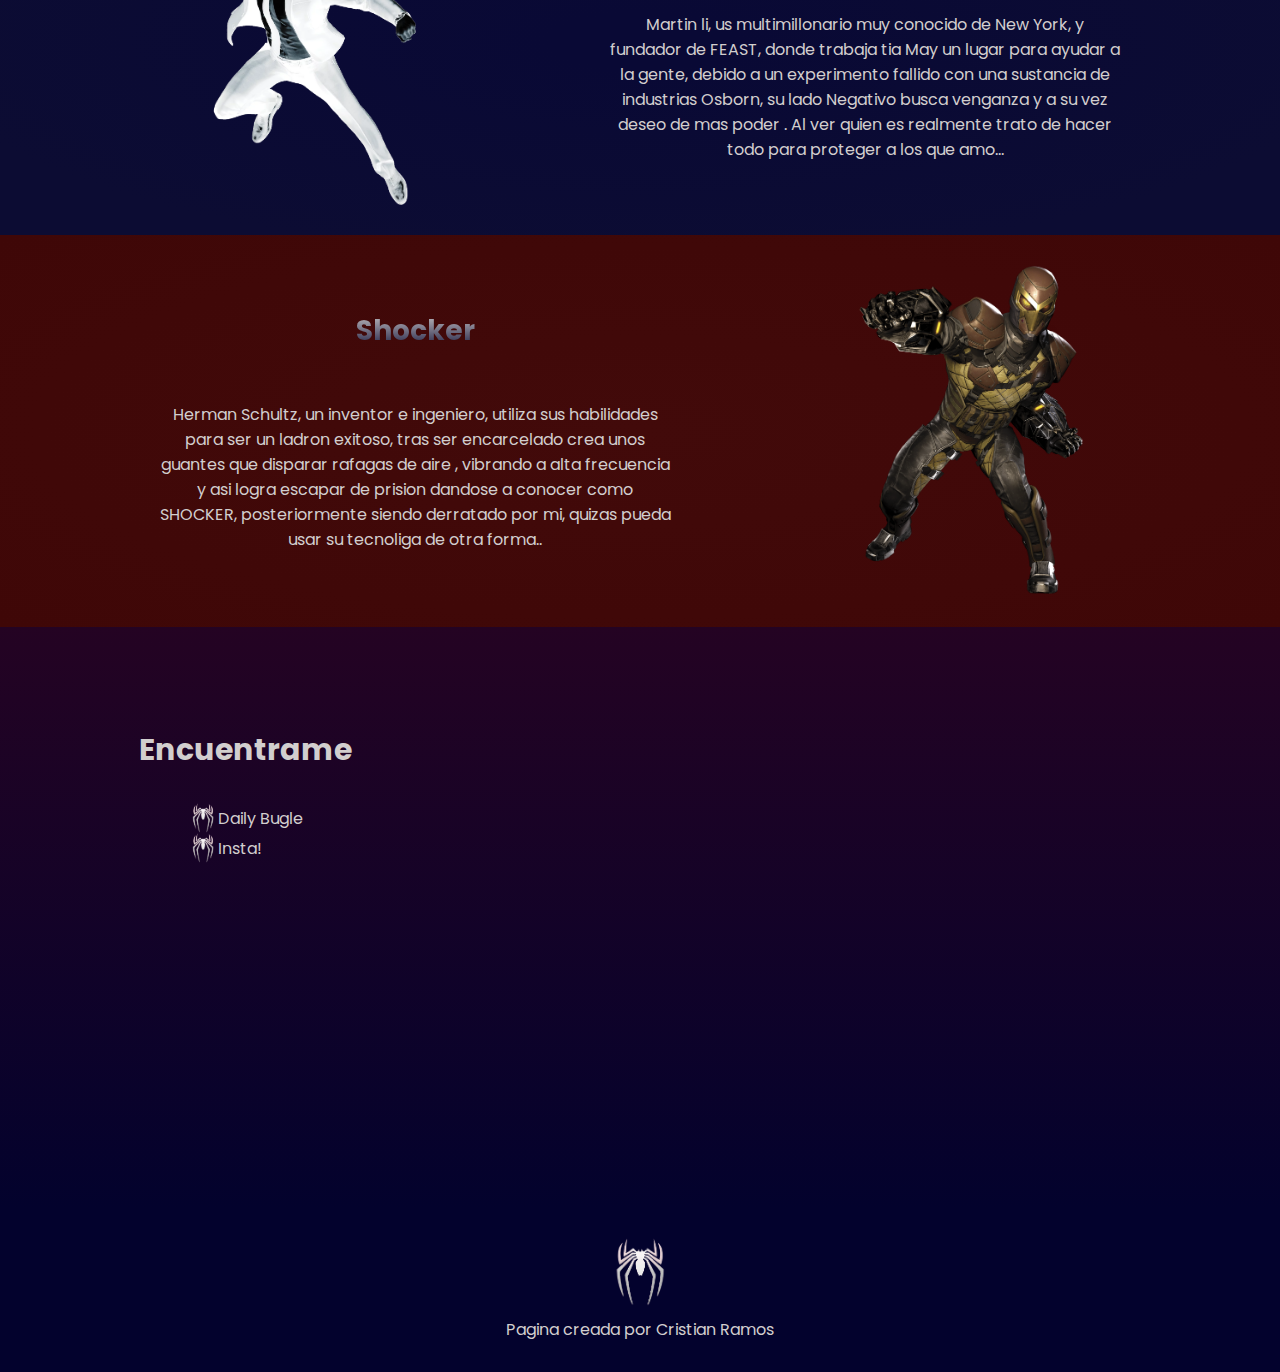
==== commit a816a8ea: "parte 5" ====
--- a/index.html
+++ b/index.html
@@ -17,13 +17,13 @@
             
             <input type="checkbox" class="toggle-menu" id="toggle-menu">
             <label for="toggle-menu" class="menu-label">
-                <span>
+                <span class="menu-label-span-1">
 
                 </span>
-                <span>
+                <span class="menu-label-span-2">
 
                 </span>
-                <span>
+                <span class="menu-label-span-3">
 
                 </span>
             </label>
--- a/assets/mediaquares.css
+++ b/assets/mediaquares.css
@@ -27,21 +27,67 @@
     .menu-label{
         display: flex;
         flex-direction: column;
+        align-items: flex-end;
         gap: 5px;
         cursor:pointer;
         order: 2;
-    }
-    
-    .menu-label span {
+        position: relative;
+    }
+
+    .menu-label span{
+        transition: transform 0.3s ease;
+    }
+    
+    .menu-label-span-1 {
         
         width: 25px;
         height: 1.5px;
         background: #ceb3b3;
     }
 
+    .menu-label-span-2{
+        width: 15px;
+        height: 1.5px;
+        background: #ceb3b3;
+    }
+
+    .menu-label-span-3{
+        width: 5px;
+        height: 1.5px;
+        background: #ceb3b3;
+    }
+
     #toggle-menu:checked ~ .navbar__list{
         transform: translateX(0);
     }
+
+    
+    #toggle-menu:checked ~ .menu-label>.menu-label-span-1{
+        position: absolute;
+        bottom: -4px;
+        left: -15px;
+        width: 15px;
+        transform: rotate(90deg);
+    }
+
+    #toggle-menu:checked ~ .menu-label>.menu-label-span-2{
+        position: absolute;
+        bottom: -9px;
+        left: -17px;
+        width: 5px;
+        transform: rotate(90deg);
+    }
+    }
+
+    #toggle-menu:checked ~ .menu-label>.menu-label-span-3{
+        position: absolute;
+        bottom: 1px;
+        left: -13px;
+        width: 25px;
+        transform: rotate(90deg);
+    }
+
+    
     
     .hero__spidy :img{
         width: 300px;
--- a/assets/animaciones.css
+++ b/assets/animaciones.css
@@ -69,7 +69,13 @@
     animation: slip-up 1.6s ease-out;
 }
 
-.btn:hover,
+.btn:hover{
+    border:  1px solid #ececec9d;
+    box-shadow: 0 7px 50px 10px #0000006d;
+    transform: scale(1.1);
+    transition: all 0.4s ease-in-out;
+}
+
 .content--spidy:hover,
 .villans__cart:hover{
     border: 1px solid #ececeea0;
@@ -94,4 +100,65 @@
 .btn--register:hover {
     background: #03022d;
     transition: all 0.3s ease-in;
-}+}
+
+/* login CSS*/
+
+.login h1{
+    animation: fade 0.8s ease-in, slip-right 1s ease-in;
+}
+
+.log{
+    animation: slip-right 1.3s ease-in-out
+}
+
+.password{
+    animation: slip-right 1.6s ease-in-out
+}
+
+.login__menu a{
+    animation: slip-right 1.9s ease-in-out
+}
+
+.log:hover,
+.password:hover,
+.login__menu a:hover{
+    border:  1px solid #ececec9d;
+    box-shadow: 0 7px 50px 10px #0000006d;
+    transform: scale(1.1);
+    transition: all 0.4s ease-in-out;
+}
+
+
+/* Register CSS */
+
+.main__register h1{
+    animation: fade 0.8s ease-in, slip-right 0.8s ease-in;
+}
+
+#nombre-register{
+    animation: slip-right 1s ease-in-out
+}
+#apellido-register{
+    animation: slip-right 1.2s ease-in-out
+}
+#mail-register{
+    animation: slip-right 1.4s ease-in-out
+}
+#pass-register{
+    animation: slip-right 1.6s ease-in-out
+}
+#pass-2-register{
+    animation: slip-right 1.8s ease-in-out
+}
+
+.register__box a{
+    animation: slip-right 2s ease-in-out
+}
+.register__box a:hover{
+    border: 1px solid #ececec9d;
+    box-shadow: 0 7px 50px 10px #0000006d;
+    transform: scale(1.1);
+    transition: all 0.4s ease-in-out;
+}
+
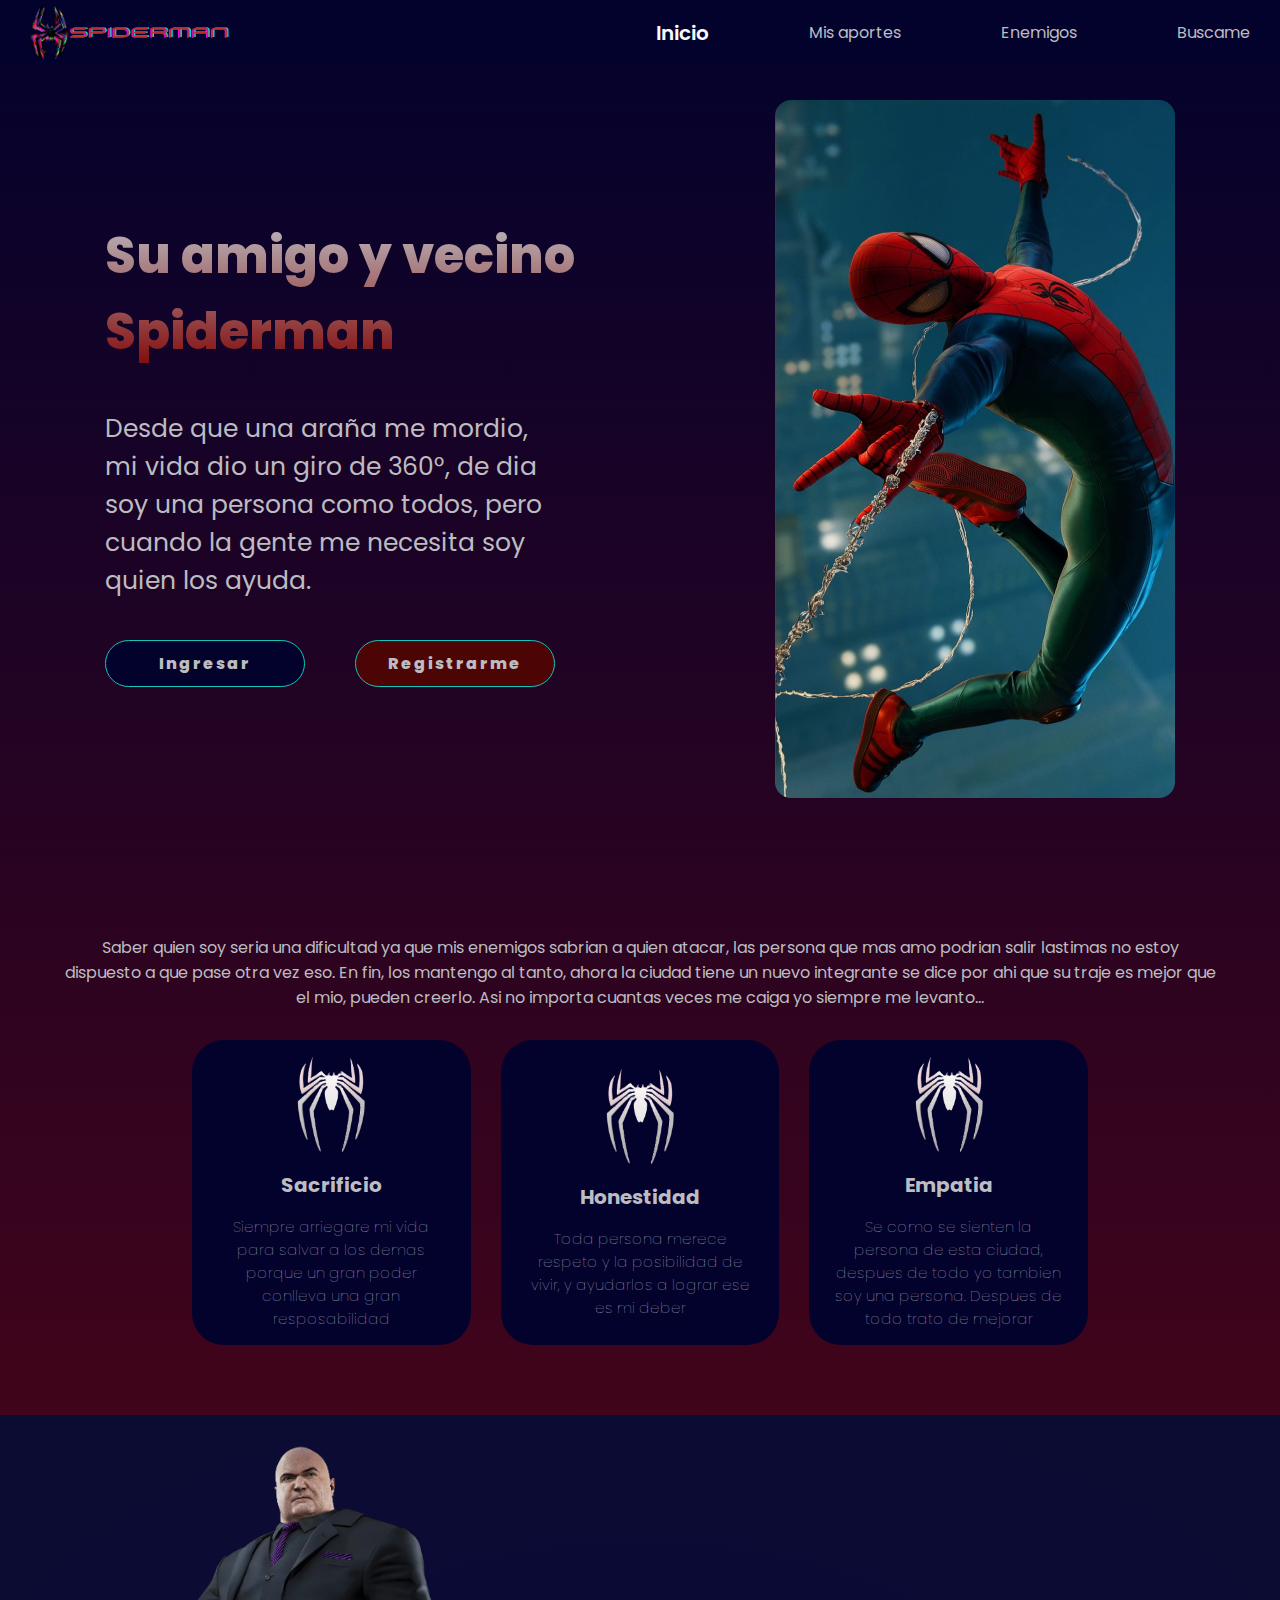
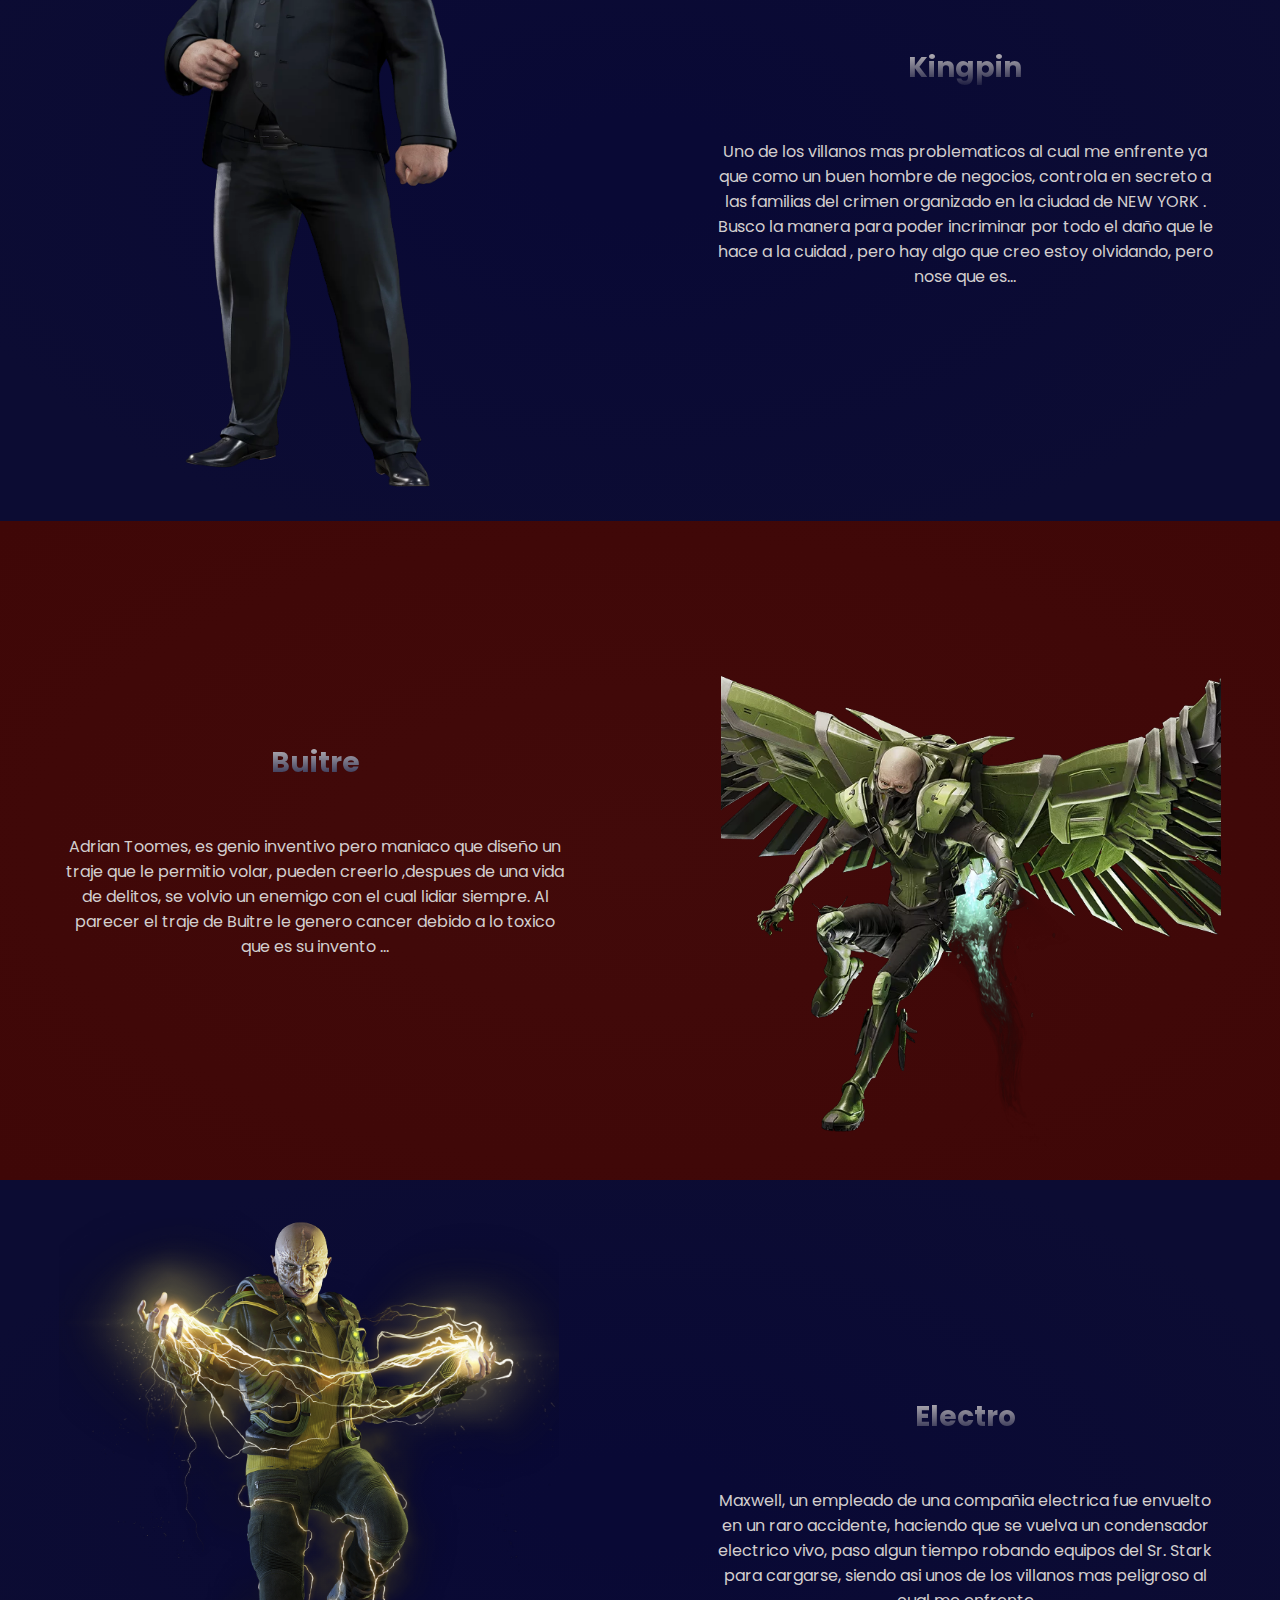
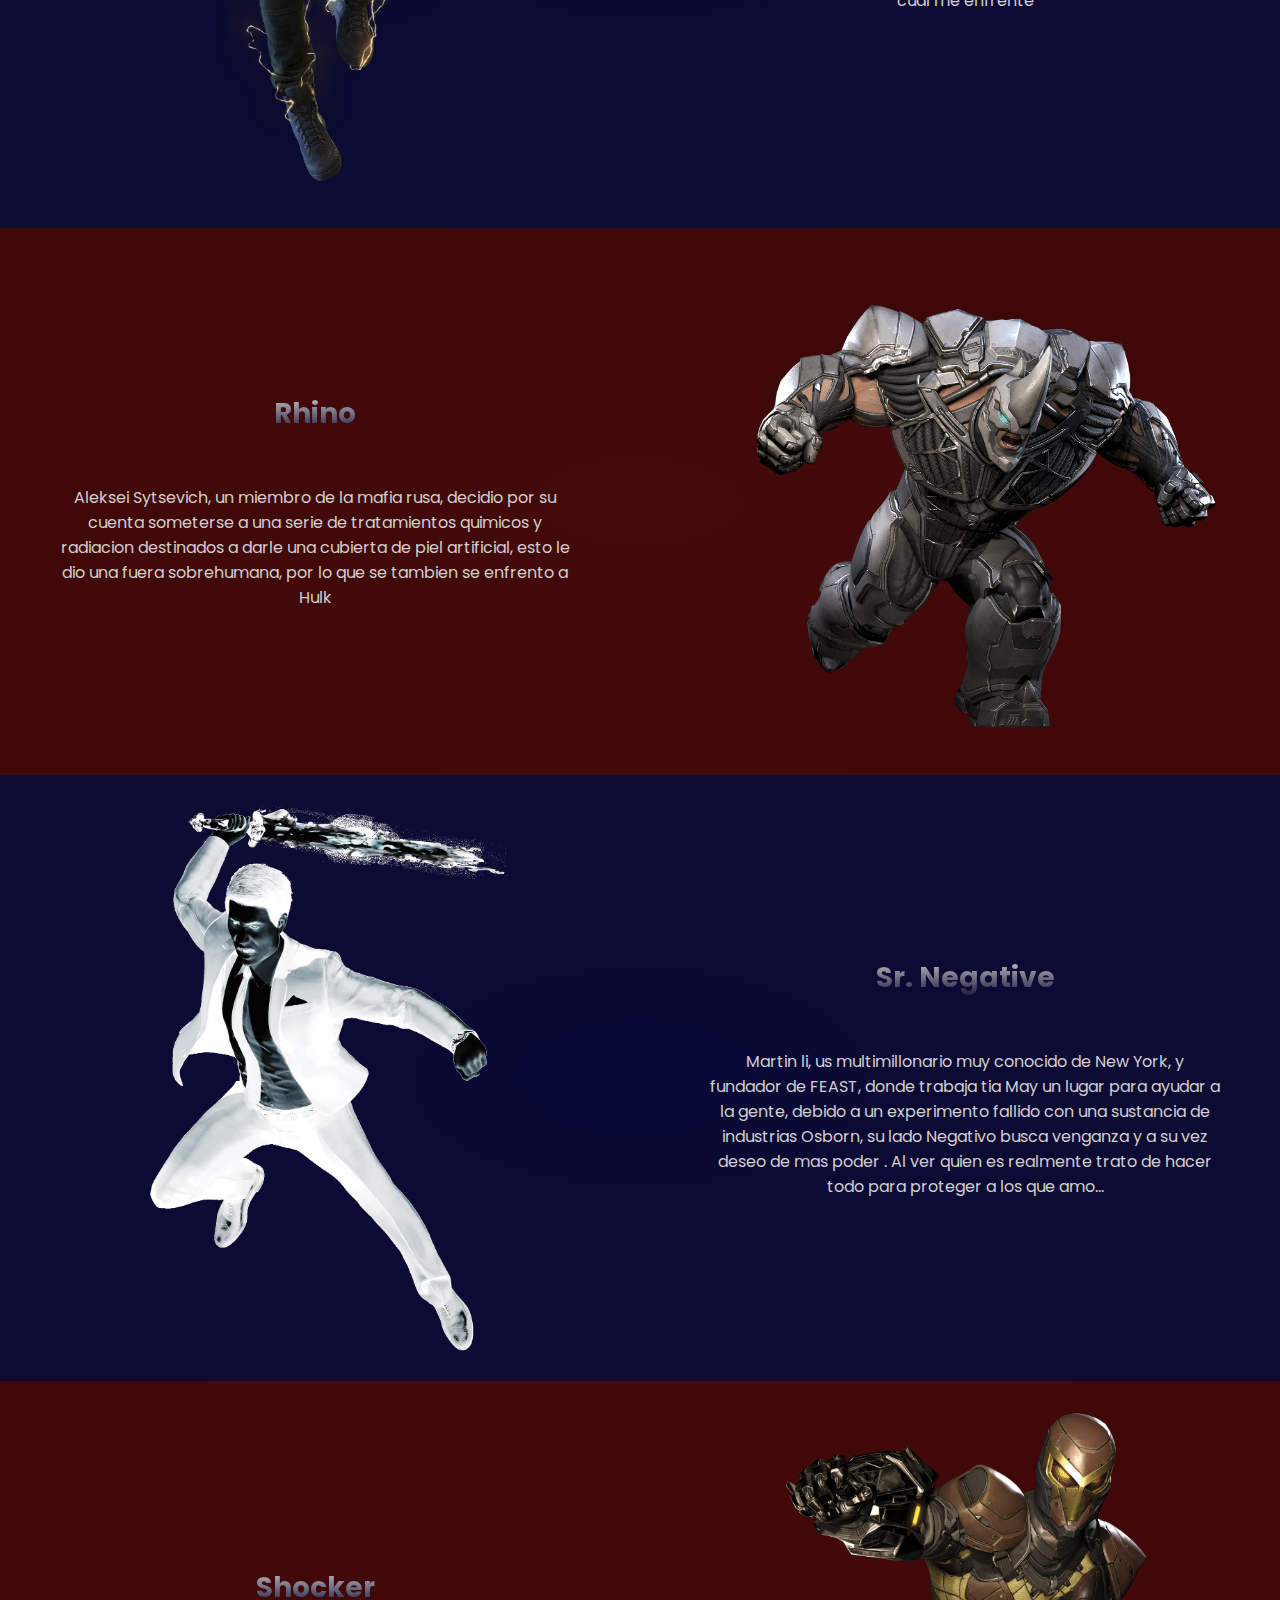
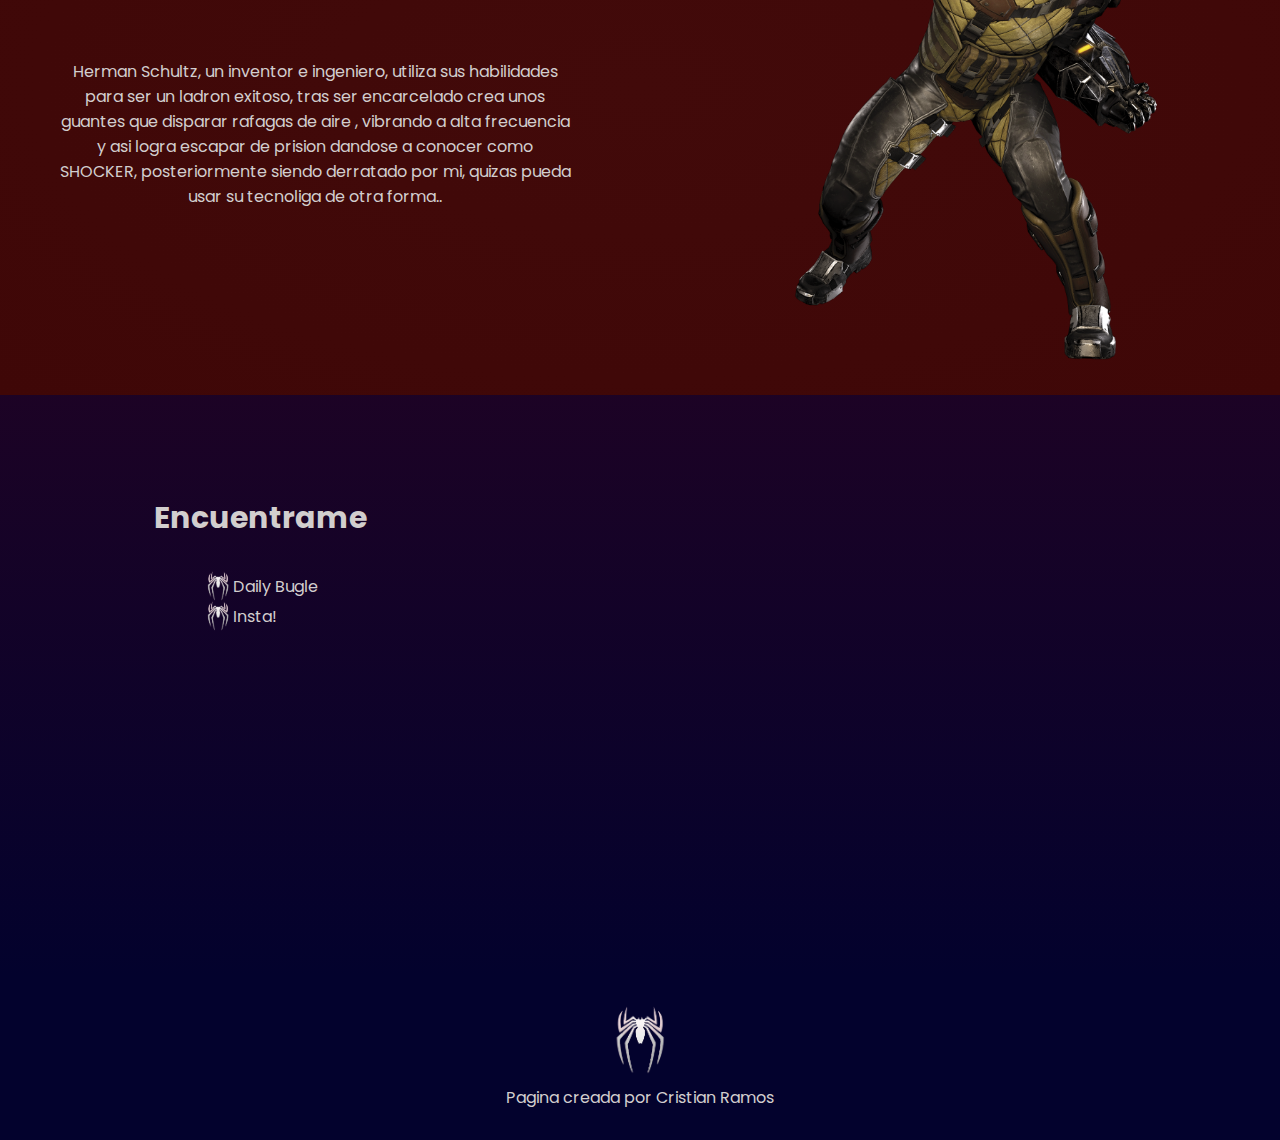
==== commit 9cbe32ce: "parte 6" ====
--- a/index.html
+++ b/index.html
@@ -29,7 +29,7 @@
             </label>
             <ul class="navbar__list">
                 <li><a href="#hero">Inicio</a></li>
-                <li><a href="#about">Mis aportes</a></li>
+                <li><a href="#benefit">Mis aportes</a></li>
                 <li><a href="#enemies">Enemigos</a></li>
                 <li><a href="#location">Buscame </a></li>
             </ul>
--- a/assets/mediaquares.css
+++ b/assets/mediaquares.css
@@ -77,7 +77,7 @@
         width: 5px;
         transform: rotate(90deg);
     }
-    }
+    
 
     #toggle-menu:checked ~ .menu-label>.menu-label-span-3{
         position: absolute;
@@ -207,6 +207,23 @@
     order: 2;
     }
 
+    /* Register CSS */
+    
+    .main__register{
+        padding: 100px 0;
+        display: flex;
+        flex-direction: column;
+        gap: 5px;
+    }
+
+    .main__register h1{
+        text-align: center;
+    }
+
+    .register{
+        padding: 30px 0;
+    }
+
 }
 
 @media (max-width:480px) {
@@ -240,6 +257,13 @@
     iframe{
         height: 200px;
     }
+
+    /* Register CSS */
+
+    .main__register h1{
+        text-align: center;
+    }
+
 }
 
 @media (max-width: 370px) {
--- a/assets/animaciones.css
+++ b/assets/animaciones.css
@@ -82,6 +82,7 @@
     box-shadow: 0 7px 50px 10px #0000006d;
     transform: scale(1.015);
     transition: all 0.7s ease;
+    text-align: center;
 }
 
 .btn--login {
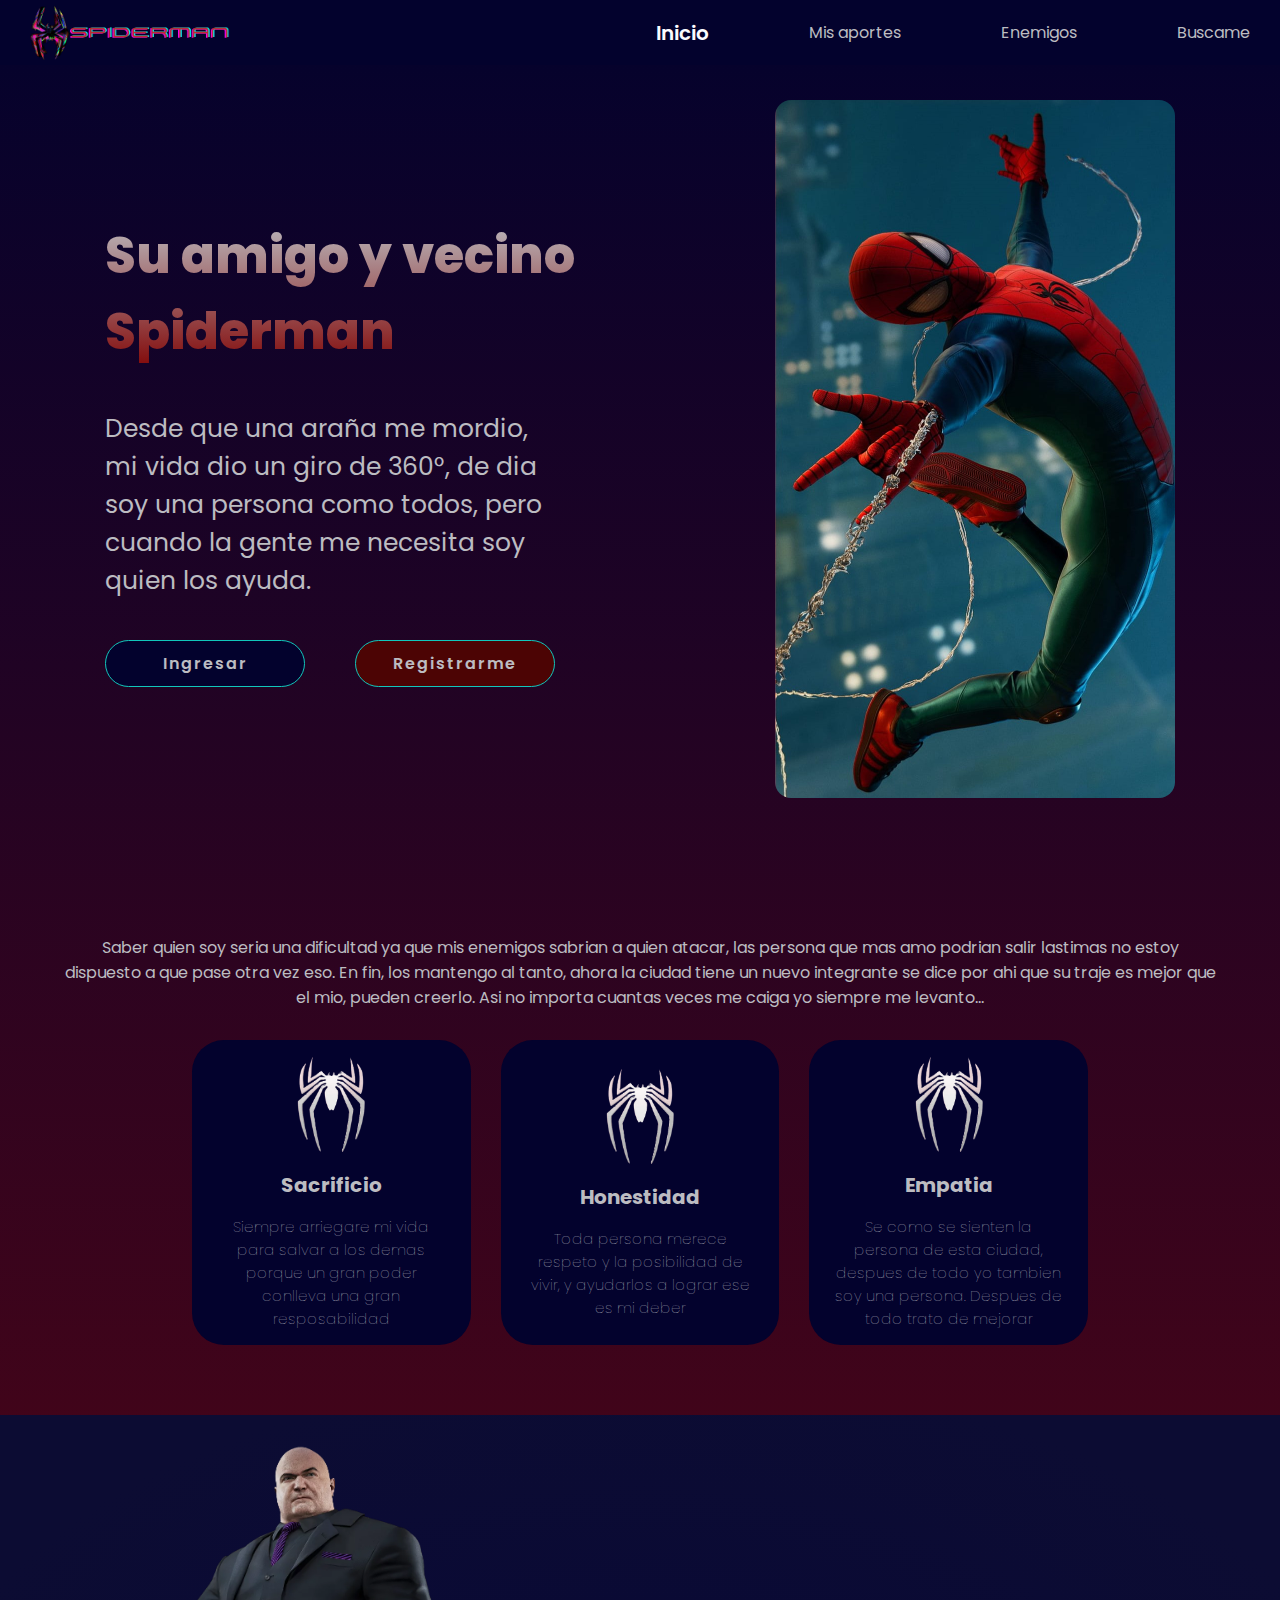
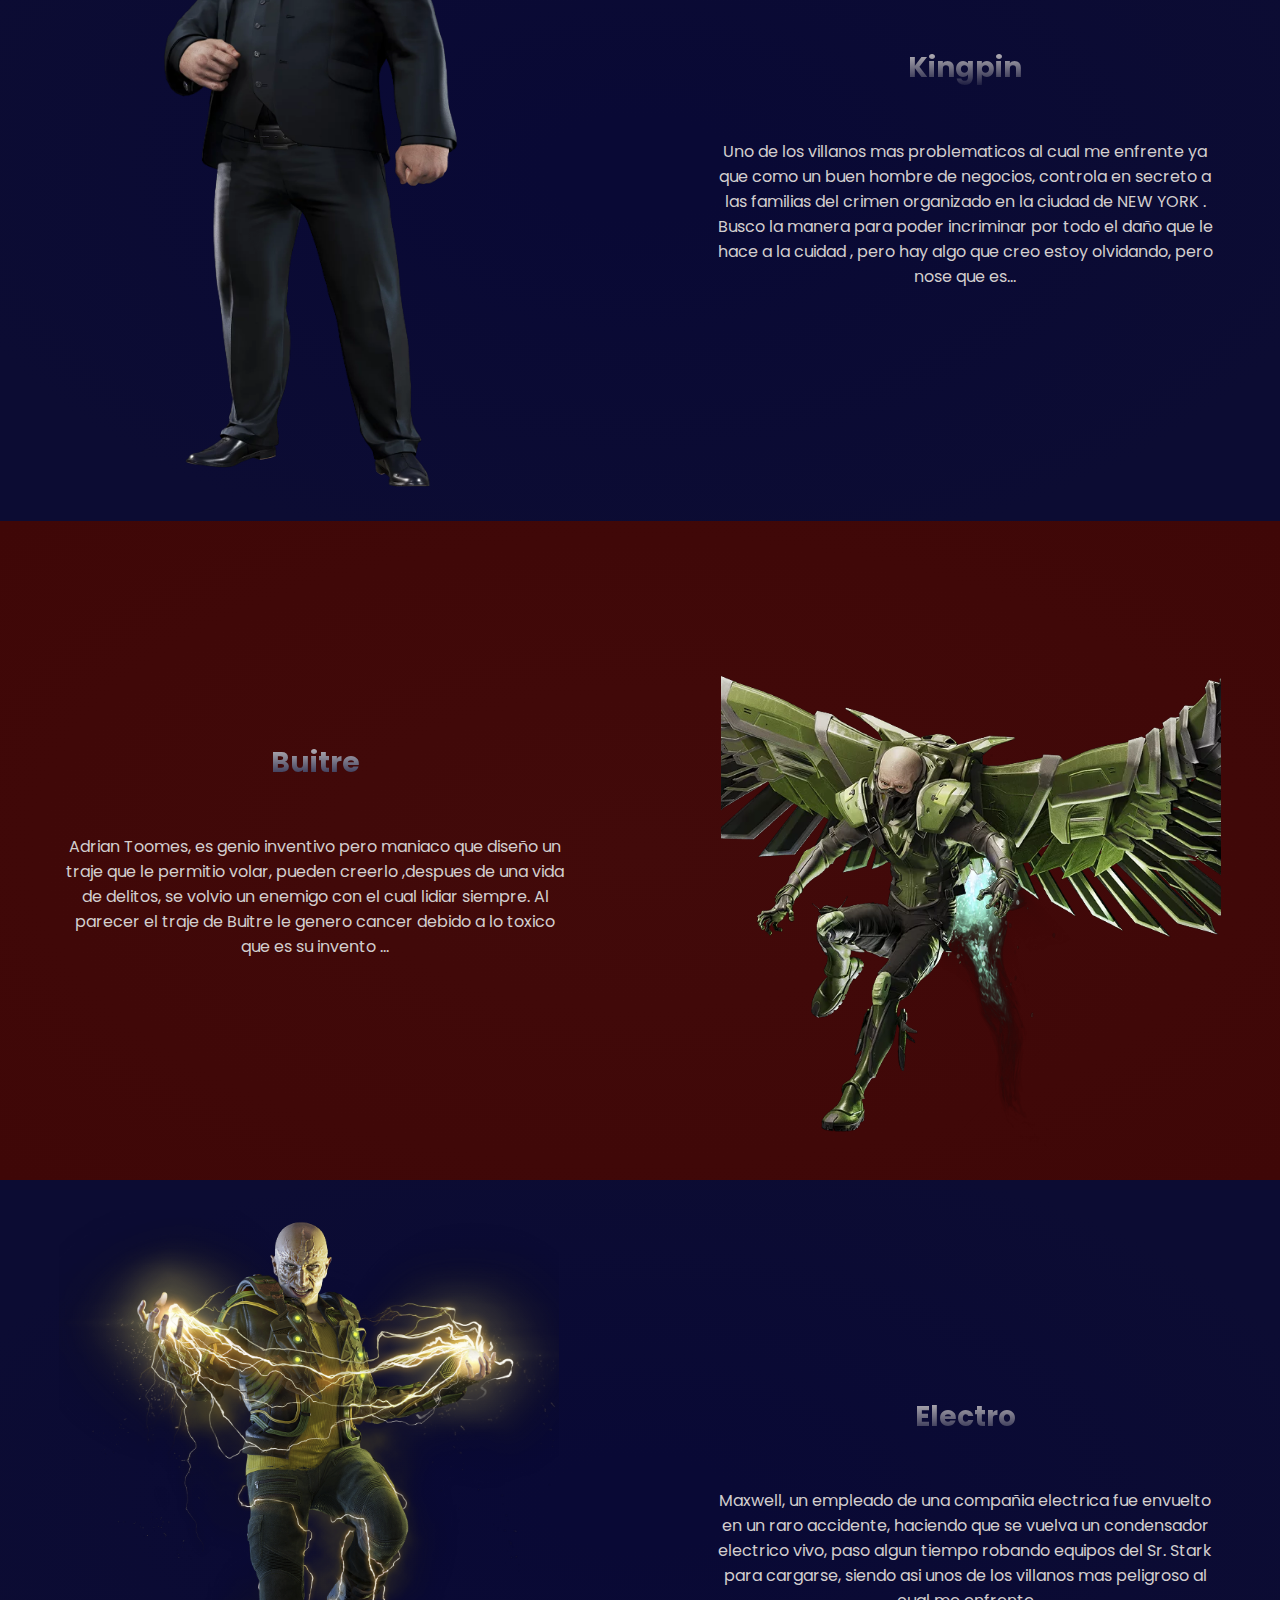
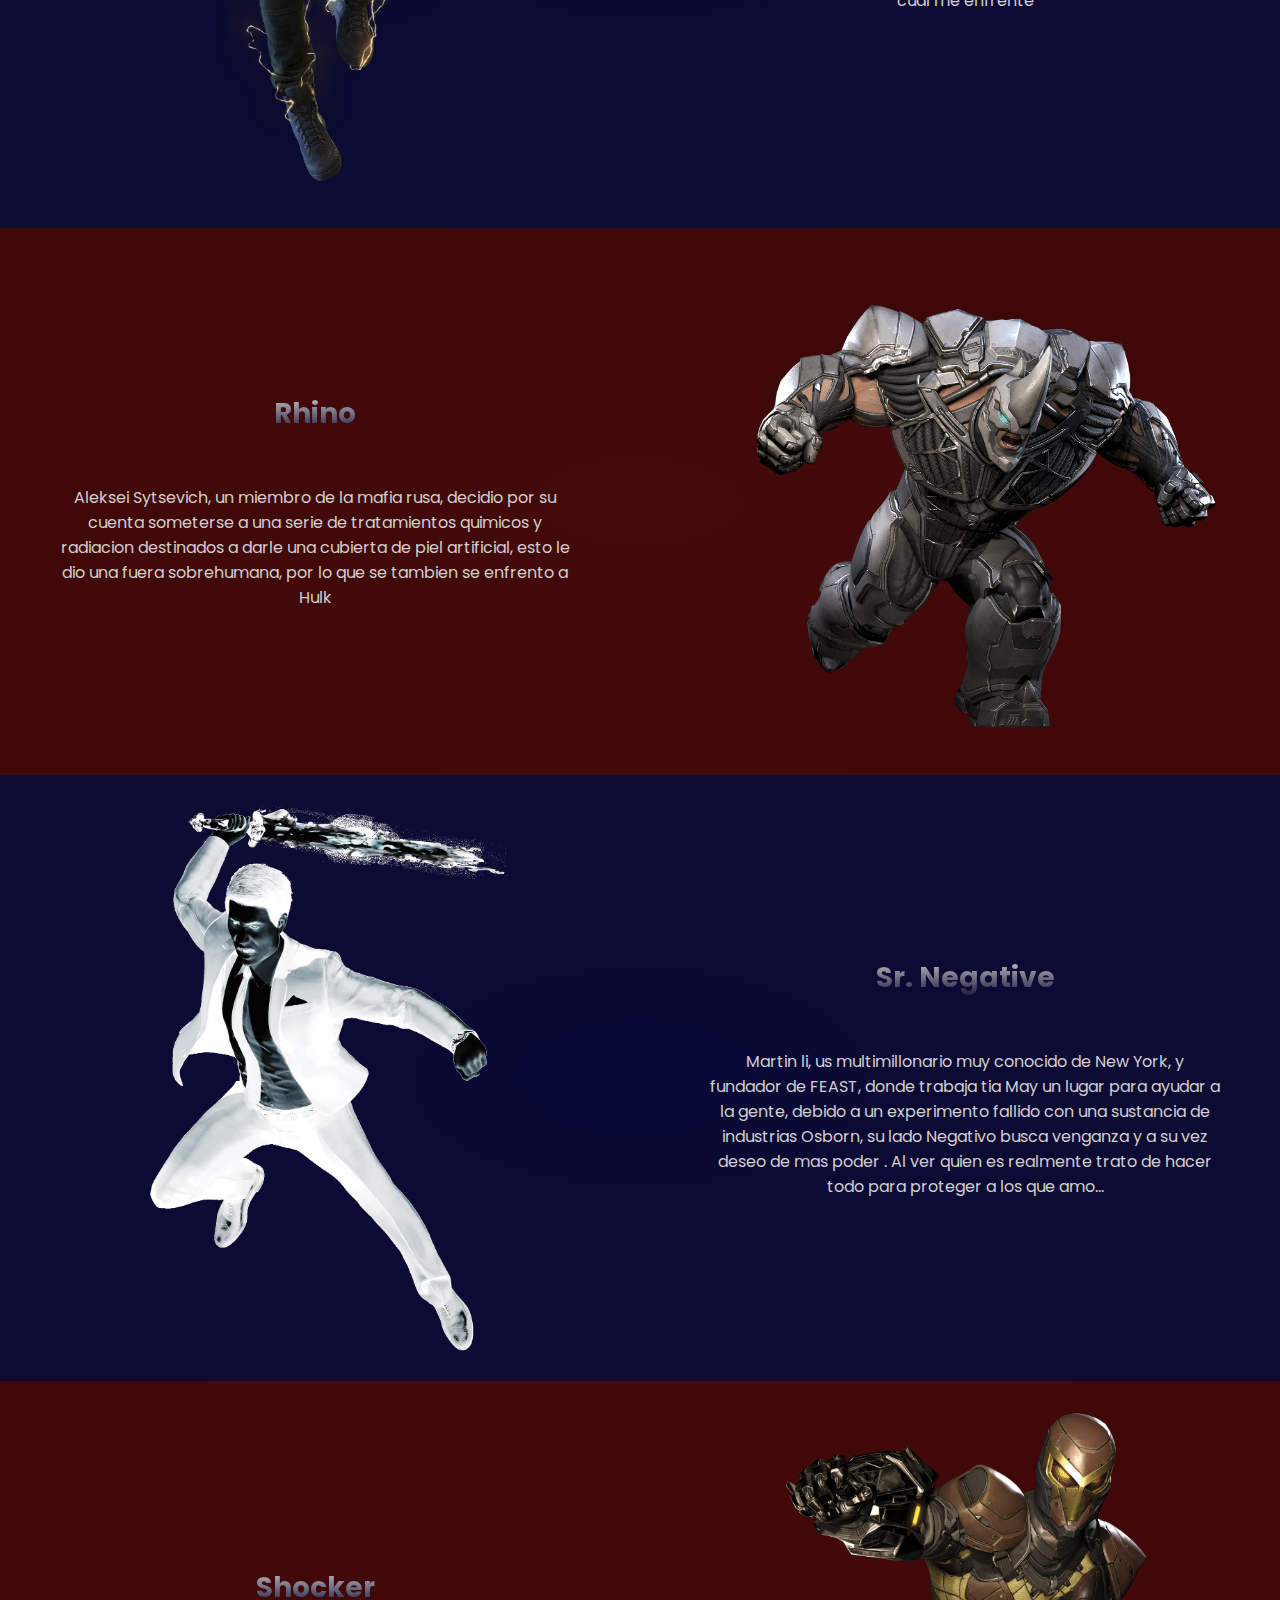
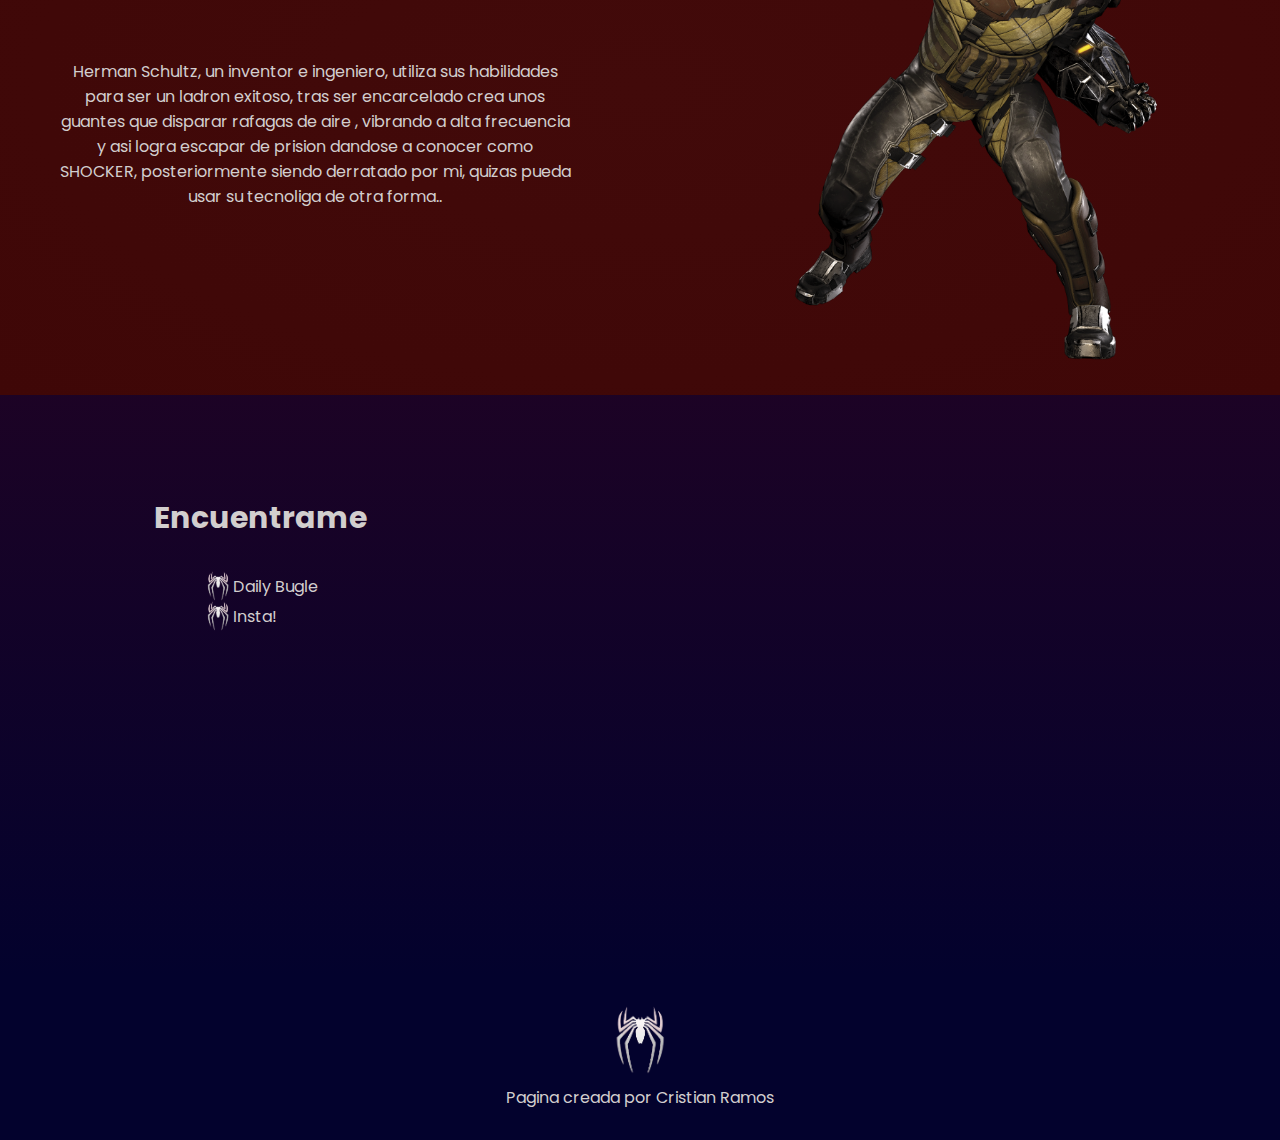
==== commit d9ce909d: "parte 8" ====
--- a/index.html
+++ b/index.html
@@ -33,6 +33,8 @@
                 <li><a href="#enemies">Enemigos</a></li>
                 <li><a href="#location">Buscame </a></li>
             </ul>
+
+            <div class="overlay"></div>
         </nav>
 
     </header>
--- a/assets/style.css
+++ b/assets/style.css
@@ -99,7 +99,7 @@
     color: #bcbcc1;
     width: 200px;
     letter-spacing: 2px;
-    font-weight: 800;
+    font-weight: 600;
     transition: all 0.7s ease-out;
 
 }
--- a/assets/mediaquares.css
+++ b/assets/mediaquares.css
@@ -1,3 +1,17 @@
+@media (max-width:1250px){
+    .hero__spidy img {
+        width: 350px;
+    }
+
+    .villans__cart {
+        display: flex;
+        justify-content: space-around;
+        gap: 10px;
+    }
+}
+
+
+
 @media (max-width: 992px) {
 
     .navbar{
--- a/assets/animaciones.css
+++ b/assets/animaciones.css
@@ -56,6 +56,26 @@
 }
 
 /* Style CSS */
+
+.overlay{
+    position: absolute;
+    top: 65px;
+    left: 0;
+    height: 100vh;
+    width: 100%;
+    z-index: 1;
+
+    background: rgba(225, 255, 255, 0.05);
+    box-shadow: 0 8px 32px 0 rgba(30, 40, 135, 0.4);
+    backdrop-filter: blur(7px);
+    -webkit-backdrop-filter: blur(7px);
+    display: none;
+}
+
+#toggle-menu:checked ~ .overlay{
+    display: block;
+}
+
 
 .hero__home h1{
     animation: fade 0.8s ease-in, slip-up 1.2s ease-out;
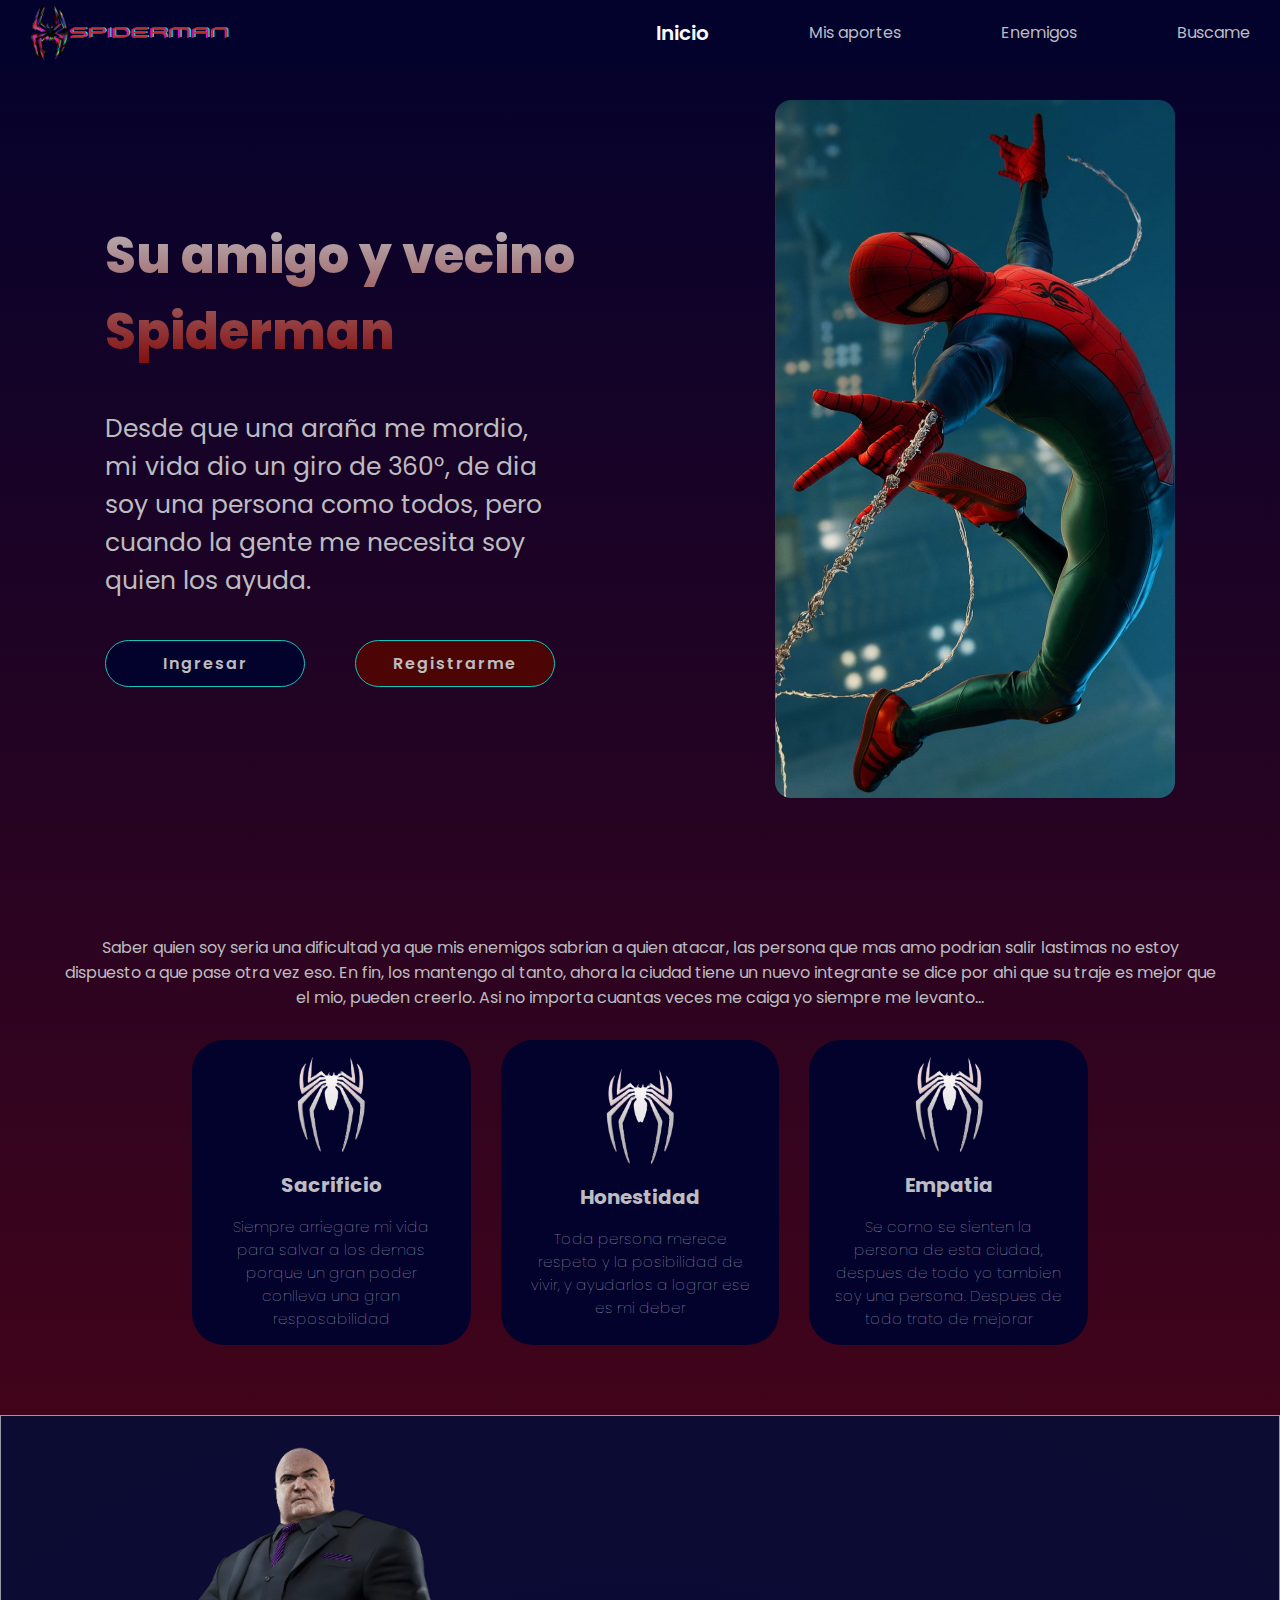
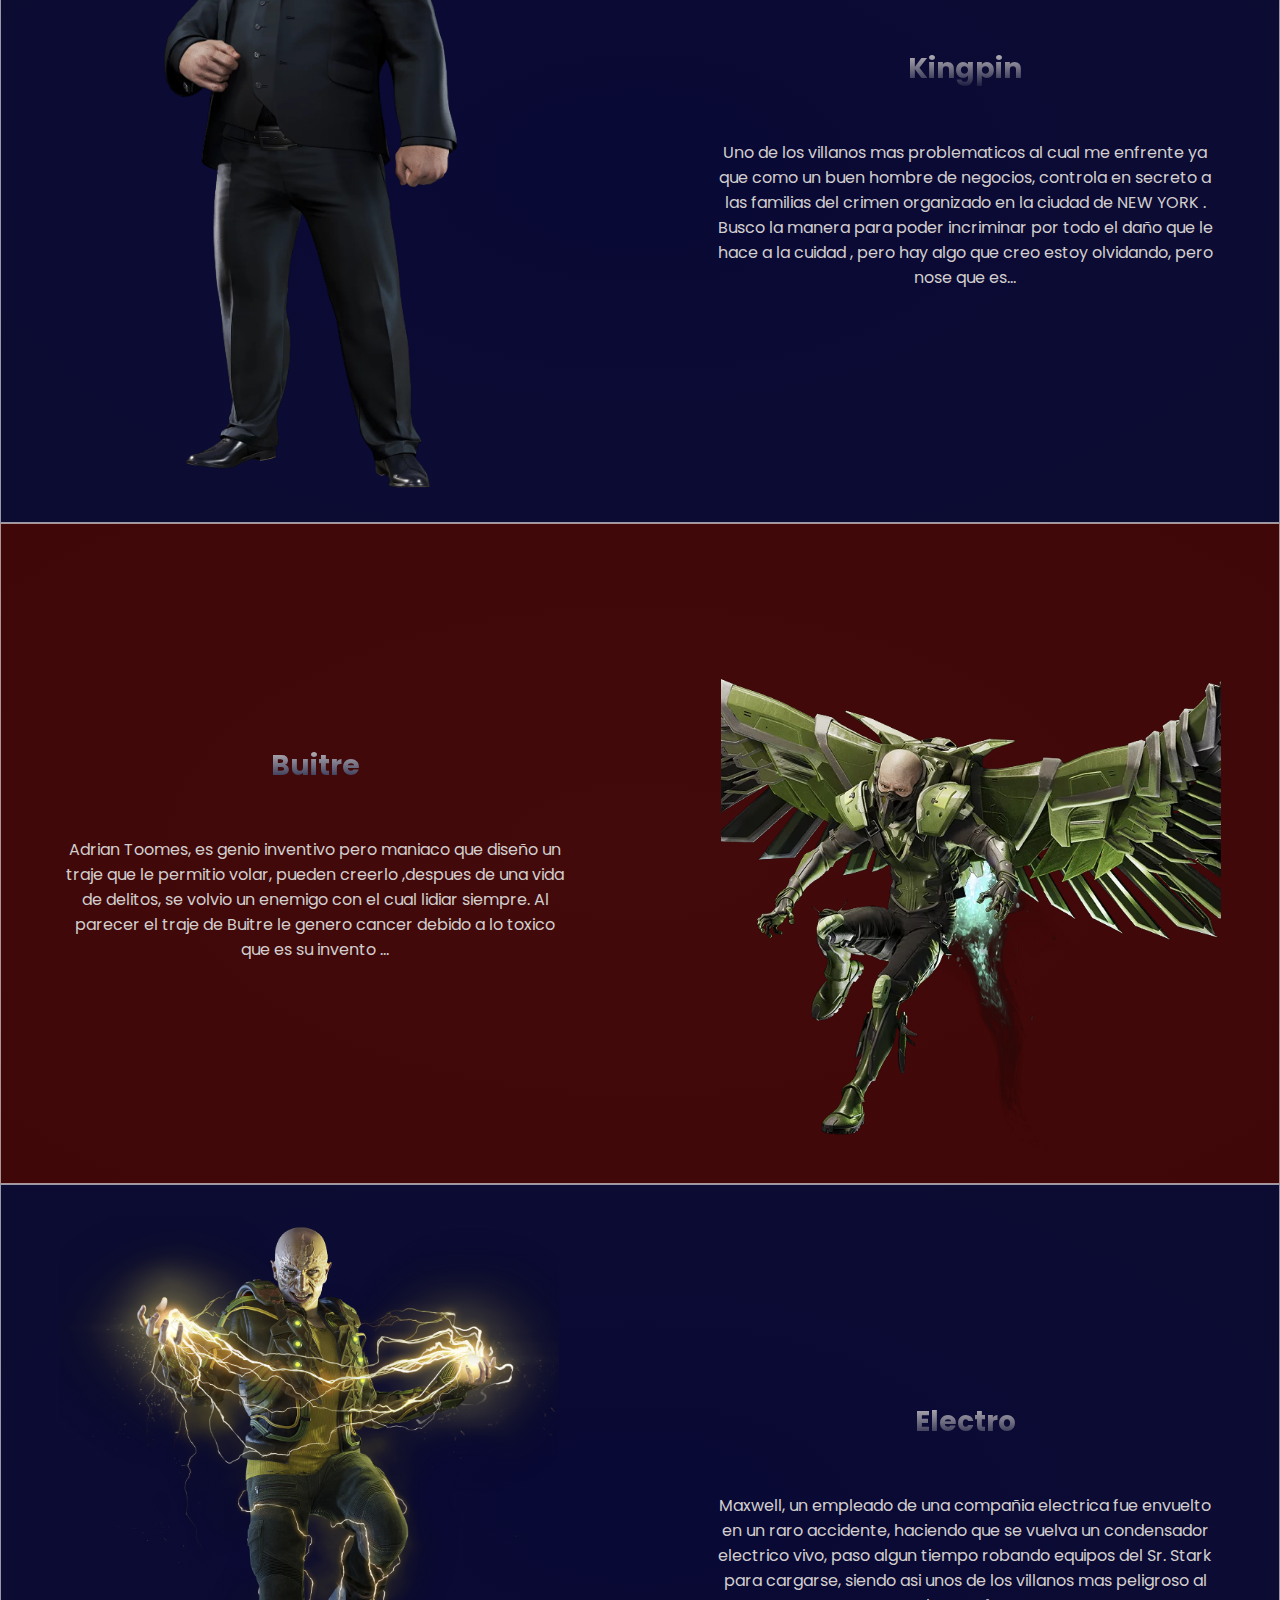
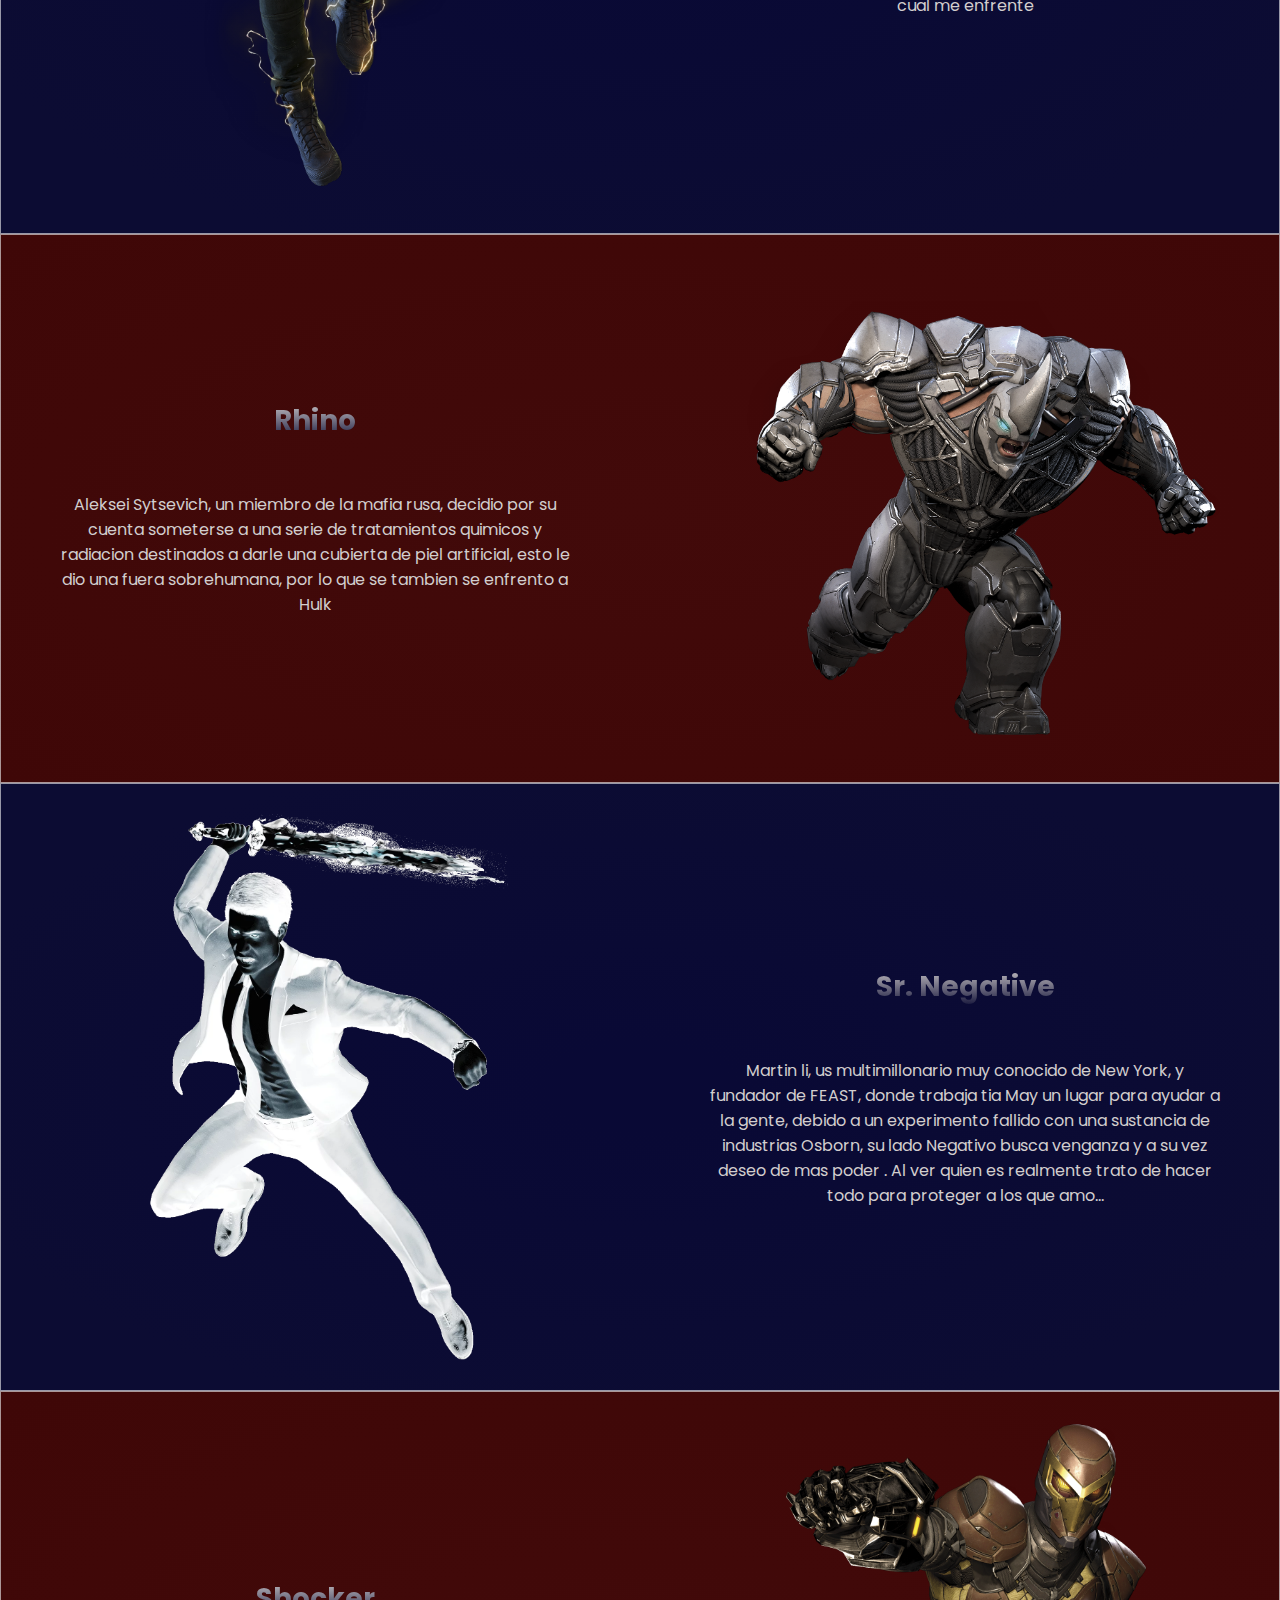
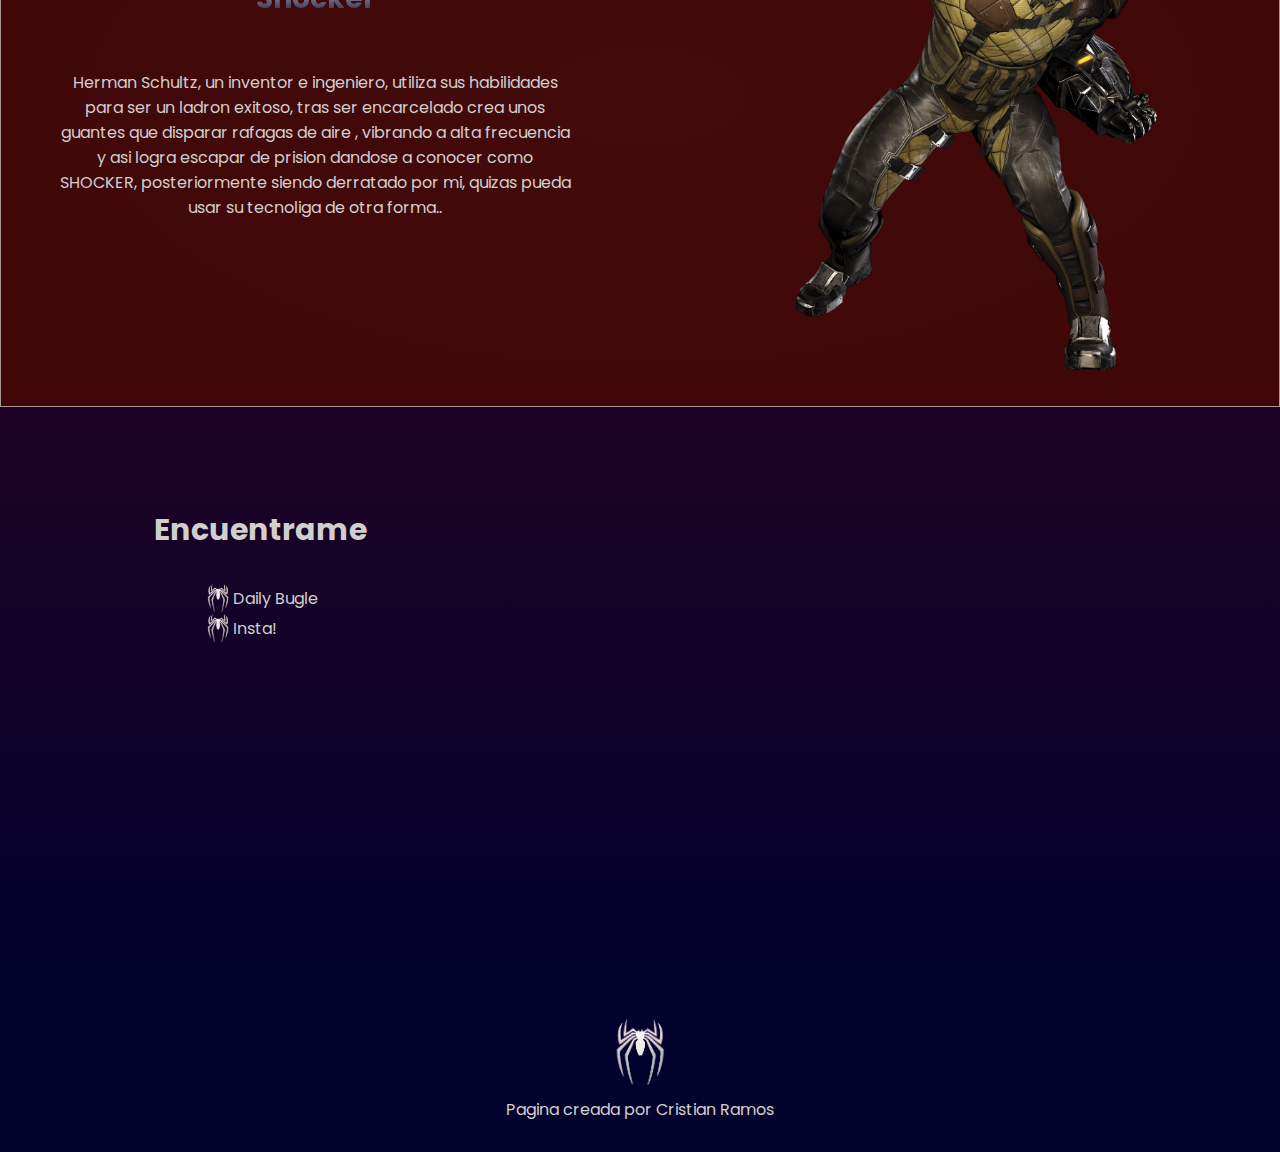
==== commit a9be8928: "Finish!!" ====
--- a/index.html
+++ b/index.html
@@ -4,6 +4,12 @@
     <meta charset="UTF-8">
     <meta name="viewport" content="width=device-width, initial-scale=1.0">
     <title>Spider Man</title>
+
+    <link rel="apple-touch-icon" sizes="180x180" href="/assets/favicon/apple-touch-icon.png">
+    <link rel="icon" type="image/png" sizes="32x32" href="/assets/favicon/favicon-32x32.png">
+    <link rel="icon" type="image/png" sizes="16x16" href="/assets/favicon/favicon-16x16.png">
+    <link rel="manifest" href="/assets/favicon/site.webmanifest">
+
     <link rel="stylesheet" href="./assets/style.css">
     <link rel="stylesheet" href="./assets/mediaquares.css">
     <link rel="stylesheet" href="./assets/animaciones.css">
--- a/assets/style.css
+++ b/assets/style.css
@@ -9,7 +9,9 @@
     list-style-type: none;
     font-family: "Poppins", sans-serif;
 }
-
+body{
+    overflow-x: hidden;
+}
 .header{
     display: flex;
     justify-content: space-between;
@@ -192,7 +194,8 @@
     justify-content: center;
     align-items: center;
     gap: 150px;
-    transition: all 0.7s ease-out;
+    animation: scale2 1.2s ease-out forwards;
+    border: 1px solid #ececeea0;
 }
 
 .villans__cart--info{
--- a/assets/mediaquares.css
+++ b/assets/mediaquares.css
@@ -1,3 +1,4 @@
+
 @media (max-width:1250px){
     .hero__spidy img {
         width: 350px;
@@ -101,12 +102,20 @@
         transform: rotate(90deg);
     }
 
-    
-    
-    .hero__spidy :img{
+    /* Style CSS */
+
+    .hero__home h1{
+        font-size: 40px;
+    }
+
+    .hero__home p{
+        font-size: 25px;
+    }
+    
+    .hero__spidy img{
         width: 300px;
     }
-
+    
     .villans__cart img{
         width: 300px;
     }
@@ -143,14 +152,17 @@
     
     .content--spidy{
         width: 40%;
+        display: flex;
+        flex-direction: column;
+        gap: 8px;
     }
 
     .content--spidy p{
-        font-size: 15px;
+        font-size: 13px;
     }
 
     .content--spidy img{
-        width: 40%;
+        width: 30%;
     }
 
     .hero__home h1{
@@ -165,6 +177,29 @@
         gap: 30px;
     }
 
+    .villans__cart img {
+        width: 240px;
+    }
+
+    iframe{
+        max-height: 300px;
+        
+    }
+
+    /* Login CSS */
+
+    .login{
+        padding: 100px 30px;
+        gap: 30px;
+    }
+
+    .login__menu {
+        padding: 30px 0;
+    }
+    .login h1 {
+        text-align: center;
+    }
+
 }
 
 @media (max-width:596px) {
@@ -187,10 +222,18 @@
     .content--spidy{
         width: 100%;
         height: 200px;
+        padding: 10px;
+        display: flex;
+        flex-direction: column;
+        gap: 8px;
     }
 
     .content--spidy img{
-        width: 50px;
+        width: 40px;
+    }
+
+    .content--spidy h3{
+        font-size: 17px;
     }
 
     .villans__cart{
@@ -282,11 +325,20 @@
 
 @media (max-width: 370px) {
     #location{
-        padding:0 15px 40px 0;
-    }
-
+        padding:0 15px 40px 15px;
+        display: flex;
+        flex-direction: column;
+        justify-content: center;
+        align-items: center;
+    }
+    .hero__home h1{
+        font-size: 30px;
+        text-align: center;
+        padding: 0 2px;
+    }
     .hero__home p{
-        font-size: 20px;
+        font-size: 18px;
+        font-weight: 400;
     }
 
     .home__buttom{
@@ -304,6 +356,7 @@
         display: flex;
         flex-direction: column;
         gap: 5px;
+        padding: 10px ;
     }
     .content--spidy p{
         font-size: 13px;
@@ -322,10 +375,78 @@
     }
 
     iframe{
-        height: 100px;
+        height: 150px;
+        width: 200px;
     }
 
     .footer__spidy img{
         width: 50px;
     }
+
+    /* Login CSS */
+
+    .header img{
+        width: 150px;
+    }
+
+    .login h1{
+        font-size: 30px;
+    }
+
+    .login__menu a,
+    .login__menu input{
+        width: 200px;
+    }
+
+    .footer__spidy--login p{
+        padding: 5px;
+        text-align: center;
+    }
+
+    /* Register CSS */
+
+    .main__register h1{
+        font-size: 35px;
+    }
+    .register__box a,
+    .register__box input{
+        width: 200px;
+    }
+
+    .footer__spidy--register p{
+        padding: 5px;
+        text-align: center;
+    }
+}
+
+@media (max-width:282px) {
+    .header img{
+        width:  150px;
+    }
+
+    .content--spidy{
+        padding: 10px;
+    }
+
+    .content--spidy img{
+    width: 30px;
+    }
+    .content--spidy h3{
+    font-size: 15px;
+    }
+    .content--spidy p{
+    font-size: 12px;
+    }
+
+    #location{
+        display: flex;
+        flex-direction: column; gap: 20px;
+        justify-content: center;
+        align-items: center;
+    }
+
+    .footer__spidy p{
+        text-align: center;
+        padding: 10px ;
+    }
 }--- a/assets/animaciones.css
+++ b/assets/animaciones.css
@@ -55,6 +55,25 @@
     }
 }
 
+@keyframes scale{
+    0%{
+        transform: scale(1);
+    }
+
+    100%{
+        transform: scale(1.030);
+    }
+}
+@keyframes scale2{
+    0%{
+        transform: scale(1.030);
+    }
+
+    100%{
+        transform: scale(1);
+    }
+}
+
 /* Style CSS */
 
 .overlay{
@@ -96,13 +115,18 @@
     transition: all 0.4s ease-in-out;
 }
 
-.content--spidy:hover,
-.villans__cart:hover{
+.content--spidy:hover{
     border: 1px solid #ececeea0;
     box-shadow: 0 7px 50px 10px #0000006d;
     transform: scale(1.015);
     transition: all 0.7s ease;
     text-align: center;
+}
+
+.villans__cart:hover{
+    animation: scale 1.2s ease-in forwards;
+    border: 1px solid #ececeea0;
+    box-shadow: 0 7px 50px 10px #0000006d;
 }
 
 .btn--login {
